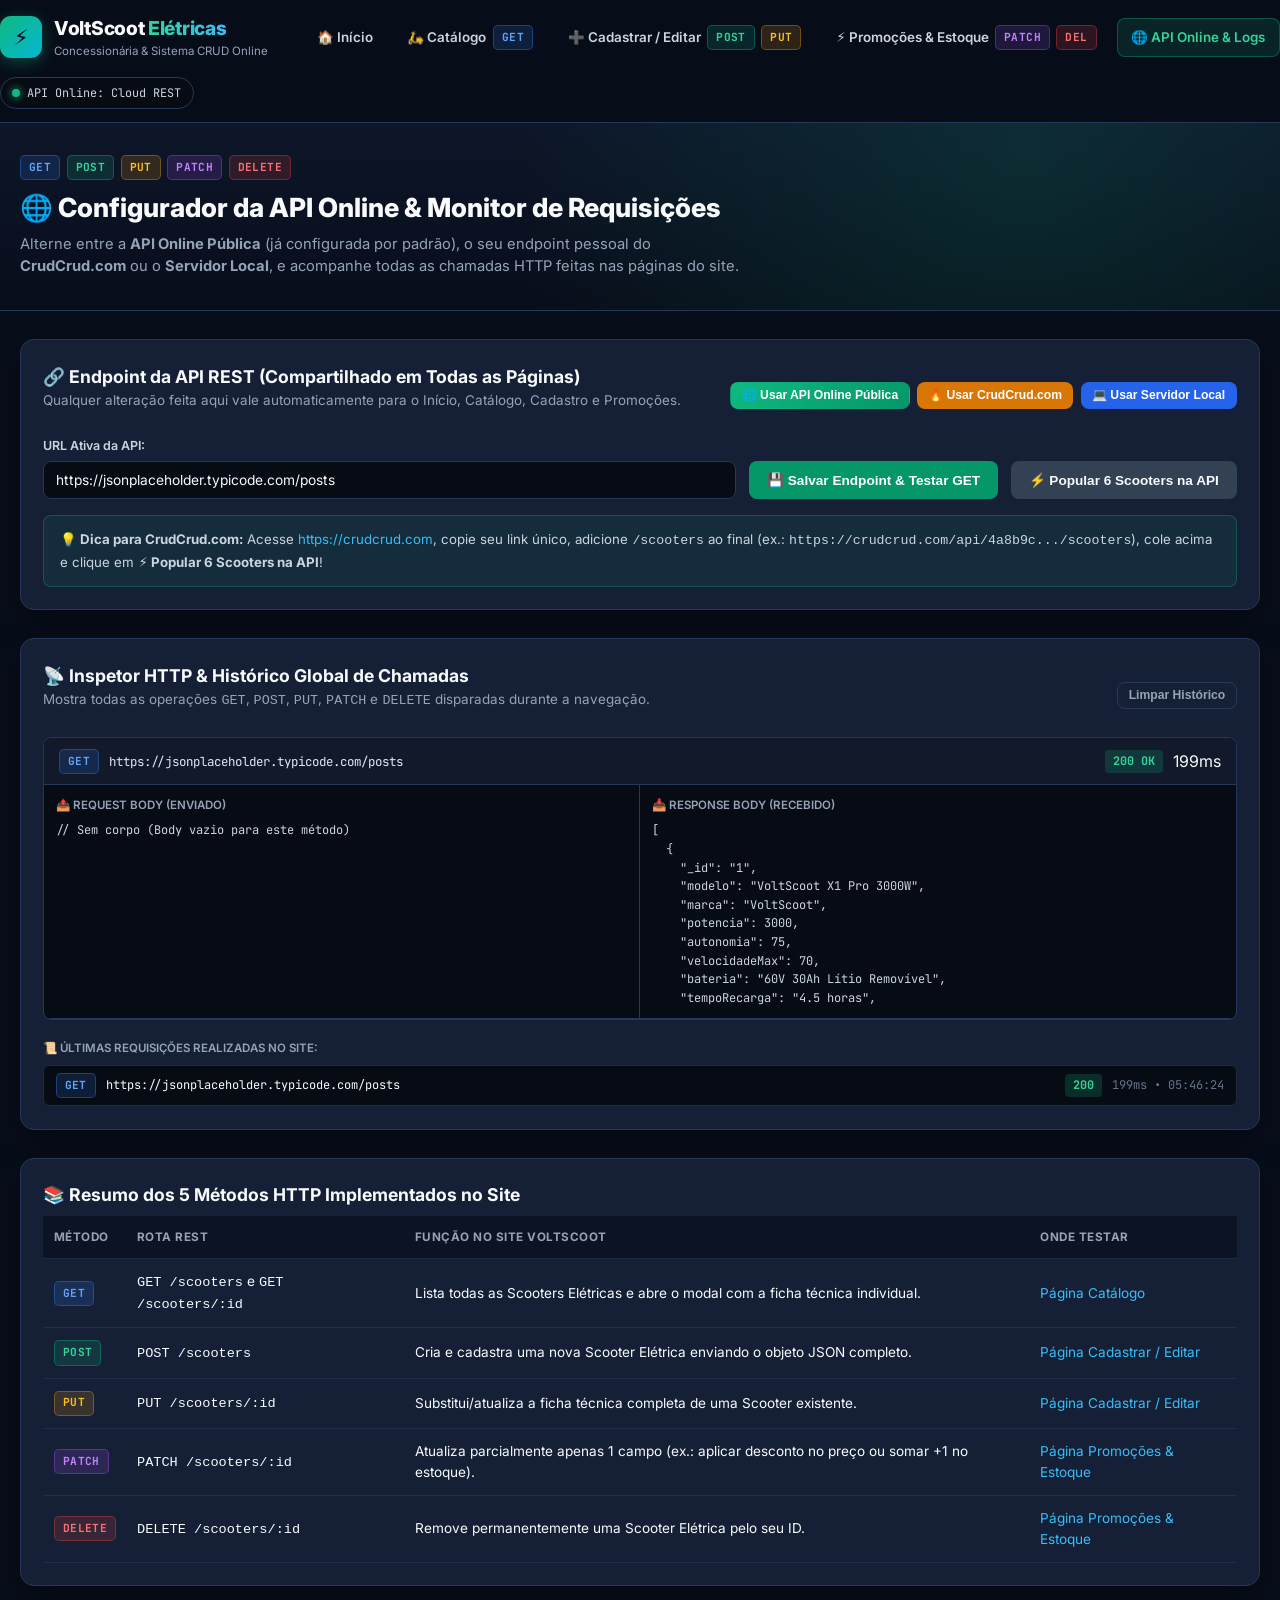
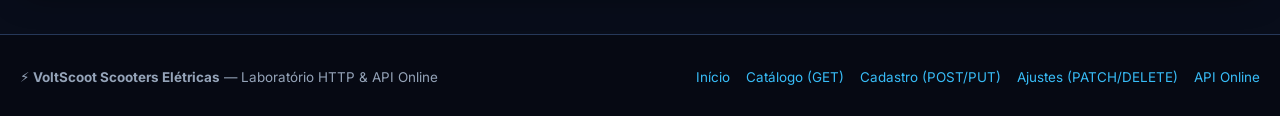
==== api-console.html @ 2cbb4048 "comitei" ====
<!DOCTYPE html>
<html lang="pt-BR">
<head>
  <meta charset="UTF-8" />
  <meta name="viewport" content="width=device-width, initial-scale=1.0" />
  <title>VoltScoot ⚡ API Online, CrudCrud.com & Logs HTTP</title>
  <link rel="stylesheet" href="style.css" />
  <link rel="preconnect" href="https://fonts.googleapis.com">
  <link rel="preconnect" href="https://fonts.gstatic.com" crossorigin>
  <link href="https://fonts.googleapis.com/css2?family=Inter:wght@400;500;600;700;800&family=JetBrains+Mono:wght@400;500;600;700&display=swap" rel="stylesheet">
</head>
<body>
  <!-- Barra de Navegação Multi-Páginas -->
  <header class="topbar">
    <div class="container topbar-inner">
      <a href="index.html" class="brand">
        <div class="brand-logo">⚡</div>
        <div>
          <span class="brand-title">VoltScoot <span class="brand-highlight">Elétricas</span></span>
          <span class="brand-sub">Concessionária & Sistema CRUD Online</span>
        </div>
      </a>

      <nav class="nav-menu">
        <a href="index.html" class="nav-link">🏠 Início</a>
        <a href="catalogo.html" class="nav-link">🛵 Catálogo <span class="badge badge-get">GET</span></a>
        <a href="cadastro.html" class="nav-link">➕ Cadastrar / Editar <span class="badge badge-post">POST</span> <span class="badge badge-put">PUT</span></a>
        <a href="manutencao-patch.html" class="nav-link">⚡ Promoções & Estoque <span class="badge badge-patch">PATCH</span> <span class="badge badge-delete">DEL</span></a>
        <a href="api-console.html" class="nav-link active">🌐 API Online & Logs</a>
      </nav>

      <div class="api-status-pill">
        <span class="status-dot"></span>
        <span id="apiTopStatusText">API Online: Cloud REST</span>
      </div>
    </div>
  </header>

  <!-- Cabeçalho da Página -->
  <section class="page-header">
    <div class="container page-header-inner">
      <div>
        <div style="display:flex; gap:0.4rem; flex-wrap:wrap;">
          <span class="badge badge-get">GET</span>
          <span class="badge badge-post">POST</span>
          <span class="badge badge-put">PUT</span>
          <span class="badge badge-patch">PATCH</span>
          <span class="badge badge-delete">DELETE</span>
        </div>
        <h1 class="page-title" style="margin-top:0.4rem;">🌐 Configurador da API Online & Monitor de Requisições</h1>
        <p class="page-desc">
          Alterne entre a <strong>API Online Pública</strong> (já configurada por padrão), o seu endpoint pessoal do <strong>CrudCrud.com</strong> ou o <strong>Servidor Local</strong>, e acompanhe todas as chamadas HTTP feitas nas páginas do site.
        </p>
      </div>
    </div>
  </section>

  <main class="container main-content">
    <!-- Configuração do Endpoint da API -->
    <section class="card">
      <div class="card-header">
        <div>
          <h2>🔗 Endpoint da API REST (Compartilhado em Todas as Páginas)</h2>
          <p class="card-subtitle">Qualquer alteração feita aqui vale automaticamente para o Início, Catálogo, Cadastro e Promoções.</p>
        </div>
        <div style="display:flex; gap:0.45rem; flex-wrap:wrap;">
          <button class="btn btn-primary btn-sm" onclick="escolherPresetAPI('online')">🌐 Usar API Online Pública</button>
          <button class="btn btn-put btn-sm" onclick="escolherPresetAPI('crudcrud')">🔥 Usar CrudCrud.com</button>
          <button class="btn btn-get btn-sm" onclick="escolherPresetAPI('local')">💻 Usar Servidor Local</button>
        </div>
      </div>

      <div style="display:flex; gap:0.8rem; align-items:flex-end; flex-wrap:wrap; margin-top:0.5rem;">
        <div class="input-group" style="flex:1; min-width:280px;">
          <label for="apiUrlInput">URL Ativa da API:</label>
          <input type="text" id="apiUrlInput" placeholder="https://crudcrud.com/api/SEU_TOKEN_AQUI/scooters" />
        </div>
        <button class="btn btn-post" onclick="salvarEndpointCustomizado()">
          💾 Salvar Endpoint & Testar GET
        </button>
        <button class="btn btn-secondary" onclick="restaurarFrotaPadrao()">
          ⚡ Popular 6 Scooters na API
        </button>
      </div>

      <div style="margin-top:1rem; padding:0.85rem 1rem; background:rgba(16,185,129,0.08); border:1px solid rgba(16,185,129,0.3); border-radius:8px; font-size:0.83rem; color:#cbd5e1;">
        <strong>💡 Dica para CrudCrud.com:</strong> Acesse <a href="https://crudcrud.com" target="_blank" rel="noopener">https://crudcrud.com</a>, copie seu link único, adicione <code>/scooters</code> ao final (ex.: <code>https://crudcrud.com/api/4a8b9c.../scooters</code>), cole acima e clique em <strong>⚡ Popular 6 Scooters na API</strong>!
      </div>
    </section>

    <!-- Inspetor da Última Requisição e Histórico Global -->
    <section class="card">
      <div class="card-header">
        <div>
          <h2>📡 Inspetor HTTP & Histórico Global de Chamadas</h2>
          <p class="card-subtitle">Mostra todas as operações <code>GET</code>, <code>POST</code>, <code>PUT</code>, <code>PATCH</code> e <code>DELETE</code> disparadas durante a navegação.</p>
        </div>
        <button class="btn btn-ghost btn-sm" onclick="limparHistoricoLogs()">Limpar Histórico</button>
      </div>

      <div class="http-inspector" style="margin-bottom:1.25rem;">
        <div class="http-meta">
          <span class="badge badge-get" id="logMethod">GET</span>
          <code class="http-url" id="logUrl">https://...</code>
          <span class="http-status status-ok" id="logStatus">200 OK</span>
          <span class="http-time" id="logTime">0ms</span>
        </div>
        <div class="http-panes">
          <div class="http-pane">
            <div class="pane-title">📤 Request Body (Enviado)</div>
            <pre id="logReqBody">// Sem body</pre>
          </div>
          <div class="http-pane">
            <div class="pane-title">📥 Response Body (Recebido)</div>
            <pre id="logResBody">// Aguardando...</pre>
          </div>
        </div>
      </div>

      <div class="pane-title">📜 Últimas Requisições Realizadas no Site:</div>
      <div id="httpHistoryList" style="display:flex; flex-direction:column; gap:0.4rem; max-height:260px; overflow-y:auto;"></div>
    </section>

    <!-- Resumo Explicativo dos 5 Métodos HTTP no Projeto -->
    <section class="card">
      <div class="card-header">
        <h2>📚 Resumo dos 5 Métodos HTTP Implementados no Site</h2>
      </div>
      <div class="table-responsive">
        <table class="crud-table">
          <thead>
            <tr>
              <th>Método</th>
              <th>Rota REST</th>
              <th>Função no Site VoltScoot</th>
              <th>Onde Testar</th>
            </tr>
          </thead>
          <tbody>
            <tr>
              <td><span class="badge badge-get">GET</span></td>
              <td><code>GET /scooters</code> e <code>GET /scooters/:id</code></td>
              <td>Lista todas as Scooters Elétricas e abre o modal com a ficha técnica individual.</td>
              <td><a href="catalogo.html">Página Catálogo</a></td>
            </tr>
            <tr>
              <td><span class="badge badge-post">POST</span></td>
              <td><code>POST /scooters</code></td>
              <td>Cria e cadastra uma nova Scooter Elétrica enviando o objeto JSON completo.</td>
              <td><a href="cadastro.html">Página Cadastrar / Editar</a></td>
            </tr>
            <tr>
              <td><span class="badge badge-put">PUT</span></td>
              <td><code>PUT /scooters/:id</code></td>
              <td>Substitui/atualiza a ficha técnica completa de uma Scooter existente.</td>
              <td><a href="cadastro.html">Página Cadastrar / Editar</a></td>
            </tr>
            <tr>
              <td><span class="badge badge-patch">PATCH</span></td>
              <td><code>PATCH /scooters/:id</code></td>
              <td>Atualiza parcialmente apenas 1 campo (ex.: aplicar desconto no preço ou somar +1 no estoque).</td>
              <td><a href="manutencao-patch.html">Página Promoções & Estoque</a></td>
            </tr>
            <tr>
              <td><span class="badge badge-delete">DELETE</span></td>
              <td><code>DELETE /scooters/:id</code></td>
              <td>Remove permanentemente uma Scooter Elétrica pelo seu ID.</td>
              <td><a href="manutencao-patch.html">Página Promoções & Estoque</a></td>
            </tr>
          </tbody>
        </table>
      </div>
    </section>
  </main>

  <!-- Rodapé -->
  <footer class="footer">
    <div class="container footer-inner">
      <div>⚡ <strong>VoltScoot Scooters Elétricas</strong> — Laboratório HTTP & API Online</div>
      <div style="display:flex; gap:1rem;">
        <a href="index.html">Início</a>
        <a href="catalogo.html">Catálogo (GET)</a>
        <a href="cadastro.html">Cadastro (POST/PUT)</a>
        <a href="manutencao-patch.html">Ajustes (PATCH/DELETE)</a>
        <a href="api-console.html">API Online</a>
      </div>
    </div>
  </footer>

  <script src="script.js"></script>
</body>
</html>
---- style.css ----
:root {
  --bg-body: #080d1a;
  --bg-surface: #0f172a;
  --bg-card: #152036;
  --bg-card-hover: #1b2945;
  --bg-input: #070b14;
  --border-color: #263859;
  --text-main: #f8fafc;
  --text-muted: #94a3b8;

  --primary: #10b981;
  --primary-hover: #059669;
  --accent: #06b6d4;

  /* Cores Oficiais dos Métodos HTTP */
  --get-color: #3b82f6;
  --get-bg: rgba(59, 130, 246, 0.16);
  --post-color: #10b981;
  --post-bg: rgba(16, 185, 129, 0.16);
  --put-color: #f59e0b;
  --put-bg: rgba(245, 158, 11, 0.16);
  --patch-color: #a855f7;
  --patch-bg: rgba(168, 85, 247, 0.16);
  --delete-color: #ef4444;
  --delete-bg: rgba(239, 68, 68, 0.16);

  --radius: 14px;
  --radius-sm: 8px;
  --shadow: 0 12px 32px -6px rgba(0, 0, 0, 0.5);
}

* {
  box-sizing: border-box;
  margin: 0;
  padding: 0;
}

body {
  font-family: 'Inter', system-ui, -apple-system, sans-serif;
  background-color: var(--bg-body);
  color: var(--text-main);
  line-height: 1.55;
  min-height: 100vh;
  display: flex;
  flex-direction: column;
}

a {
  color: #38bdf8;
  text-decoration: none;
}

.container {
  max-width: 1360px;
  margin: 0 auto;
  padding: 0 1.25rem;
  width: 100%;
}

/* ==========================================================================
   NAVEGAÇÃO MULTI-PÁGINAS (TOPBAR + MENU)
   ========================================================================== */
.topbar {
  background: rgba(8, 13, 26, 0.94);
  border-bottom: 1px solid var(--border-color);
  backdrop-filter: blur(12px);
  position: sticky;
  top: 0;
  z-index: 200;
}

.topbar-inner {
  display: flex;
  align-items: center;
  justify-content: space-between;
  padding: 0.85rem 0;
  gap: 1rem;
  flex-wrap: wrap;
}

.brand {
  display: flex;
  align-items: center;
  gap: 0.75rem;
  text-decoration: none !important;
  color: var(--text-main);
}

.brand-logo {
  background: linear-gradient(135deg, #10b981, #06b6d4);
  color: #04101c;
  font-size: 1.35rem;
  width: 42px;
  height: 42px;
  display: flex;
  align-items: center;
  justify-content: center;
  border-radius: 11px;
  font-weight: 800;
  box-shadow: 0 4px 16px rgba(16, 185, 129, 0.35);
}

.brand-title {
  font-size: 1.2rem;
  font-weight: 800;
  letter-spacing: -0.3px;
}

.brand-highlight {
  background: linear-gradient(90deg, #34d399, #38bdf8);
  -webkit-background-clip: text;
  -webkit-text-fill-color: transparent;
}

.brand-sub {
  display: block;
  font-size: 0.72rem;
  color: var(--text-muted);
}

.nav-menu {
  display: flex;
  align-items: center;
  gap: 0.35rem;
  flex-wrap: wrap;
}

.nav-link {
  display: inline-flex;
  align-items: center;
  gap: 0.4rem;
  padding: 0.5rem 0.85rem;
  border-radius: 8px;
  font-size: 0.84rem;
  font-weight: 600;
  color: #cbd5e1;
  text-decoration: none !important;
  transition: all 0.18s;
  border: 1px solid transparent;
}

.nav-link:hover {
  background: rgba(255, 255, 255, 0.05);
  color: #fff;
}

.nav-link.active {
  background: rgba(16, 185, 129, 0.14);
  color: #34d399;
  border-color: rgba(16, 185, 129, 0.35);
}

.api-status-pill {
  display: inline-flex;
  align-items: center;
  gap: 0.45rem;
  font-size: 0.74rem;
  font-family: 'JetBrains Mono', monospace;
  background: var(--bg-input);
  border: 1px solid var(--border-color);
  padding: 0.35rem 0.7rem;
  border-radius: 999px;
  color: #cbd5e1;
}

.status-dot {
  width: 8px;
  height: 8px;
  border-radius: 50%;
  background: #10b981;
  box-shadow: 0 0 8px #10b981;
}

/* ==========================================================================
   BADGES HTTP E BOTÕES GERAIS
   ========================================================================== */
.badge {
  font-family: 'JetBrains Mono', monospace;
  font-size: 0.7rem;
  font-weight: 700;
  padding: 0.18rem 0.5rem;
  border-radius: 5px;
  letter-spacing: 0.4px;
  display: inline-flex;
  align-items: center;
  justify-content: center;
  border: 1px solid transparent;
}

.badge-get { background: var(--get-bg); color: #60a5fa; border-color: rgba(59, 130, 246, 0.35); }
.badge-post { background: var(--post-bg); color: #34d399; border-color: rgba(16, 185, 129, 0.35); }
.badge-put { background: var(--put-bg); color: #fbbf24; border-color: rgba(245, 158, 11, 0.35); }
.badge-patch { background: var(--patch-bg); color: #c084fc; border-color: rgba(168, 85, 247, 0.35); }
.badge-delete { background: var(--delete-bg); color: #f87171; border-color: rgba(239, 68, 68, 0.35); }

.btn {
  display: inline-flex;
  align-items: center;
  justify-content: center;
  gap: 0.45rem;
  padding: 0.62rem 1.05rem;
  border-radius: var(--radius-sm);
  font-size: 0.85rem;
  font-weight: 600;
  border: 1px solid transparent;
  cursor: pointer;
  transition: all 0.18s ease;
  color: #fff;
  text-decoration: none !important;
}

.btn:hover {
  transform: translateY(-1px);
  filter: brightness(1.08);
}

.btn .badge {
  background: rgba(0, 0, 0, 0.28);
  color: #fff;
  border: none;
  padding: 0.1rem 0.38rem;
  font-size: 0.66rem;
}

.btn-primary { background: linear-gradient(135deg, #10b981, #059669); }
.btn-get { background: #2563eb; }
.btn-post { background: #059669; }
.btn-put { background: #d97706; }
.btn-patch { background: #9333ea; }
.btn-delete { background: #dc2626; }
.btn-secondary { background: #334155; color: #f8fafc; }
.btn-ghost { background: transparent; border-color: var(--border-color); color: var(--text-muted); }
.btn-ghost:hover { color: #fff; border-color: #64748b; }
.btn-sm { padding: 0.35rem 0.65rem; font-size: 0.76rem; }
.full-width { width: 100%; }

/* ==========================================================================
   ESTRUTURA DE PÁGINAS E CARDS
   ========================================================================== */
.page-header {
  background: radial-gradient(circle at 80% 20%, rgba(16, 185, 129, 0.14), transparent 50%),
              linear-gradient(180deg, #0d1629 0%, var(--bg-body) 100%);
  border-bottom: 1px solid var(--border-color);
  padding: 2rem 0;
  margin-bottom: 1.75rem;
}

.page-header-inner {
  display: flex;
  align-items: center;
  justify-content: space-between;
  gap: 1.5rem;
  flex-wrap: wrap;
}

.page-title {
  font-size: 1.65rem;
  font-weight: 800;
  margin-bottom: 0.3rem;
}

.page-desc {
  color: var(--text-muted);
  font-size: 0.92rem;
  max-width: 720px;
}

.main-content {
  flex: 1;
  display: flex;
  flex-direction: column;
  gap: 1.75rem;
  padding-bottom: 3rem;
}

.card {
  background: var(--bg-card);
  border: 1px solid var(--border-color);
  border-radius: var(--radius);
  padding: 1.4rem;
  box-shadow: var(--shadow);
}

.card-header {
  display: flex;
  align-items: center;
  justify-content: space-between;
  gap: 0.75rem;
  margin-bottom: 0.5rem;
  flex-wrap: wrap;
}

.card-header h2, .card-header h3 {
  font-size: 1.1rem;
  font-weight: 700;
}

.card-subtitle {
  font-size: 0.84rem;
  color: var(--text-muted);
  margin-bottom: 1.1rem;
}

/* ==========================================================================
   HOME PAGE (HERO, VANTAGENS, CALCULADORA DE ECONOMIA)
   ========================================================================== */
.hero-home {
  background: radial-gradient(circle at 75% 30%, rgba(16, 185, 129, 0.18), transparent 45%),
              radial-gradient(circle at 15% 80%, rgba(6, 182, 212, 0.15), transparent 50%),
              linear-gradient(180deg, #0d162a 0%, var(--bg-body) 100%);
  border-bottom: 1px solid var(--border-color);
  padding: 3rem 0;
  margin-bottom: 2rem;
}

.hero-home-grid {
  display: grid;
  grid-template-columns: 1.2fr 0.8fr;
  gap: 2.5rem;
  align-items: center;
}

@media (max-width: 960px) {
  .hero-home-grid { grid-template-columns: 1fr; }
}

.hero-tag {
  display: inline-block;
  font-size: 0.75rem;
  font-weight: 700;
  letter-spacing: 0.8px;
  color: #34d399;
  background: rgba(16, 185, 129, 0.12);
  border: 1px solid rgba(16, 185, 129, 0.35);
  padding: 0.28rem 0.75rem;
  border-radius: 999px;
  margin-bottom: 0.9rem;
}

.hero-home h1 {
  font-size: 2.4rem;
  font-weight: 800;
  line-height: 1.15;
  margin-bottom: 0.9rem;
}

.hero-home h1 span {
  background: linear-gradient(90deg, #34d399, #38bdf8);
  -webkit-background-clip: text;
  -webkit-text-fill-color: transparent;
}

.hero-home p {
  font-size: 1rem;
  color: var(--text-muted);
  margin-bottom: 1.5rem;
  max-width: 600px;
}

.hero-cta-group {
  display: flex;
  gap: 0.8rem;
  flex-wrap: wrap;
}

.hero-showcase-box {
  background: var(--bg-card);
  border: 1px solid rgba(16, 185, 129, 0.35);
  border-radius: 18px;
  padding: 1.25rem;
  box-shadow: 0 20px 45px rgba(0, 0, 0, 0.55);
}

.hero-stats-grid {
  display: grid;
  grid-template-columns: repeat(4, 1fr);
  gap: 1rem;
}

@media (max-width: 820px) {
  .hero-stats-grid { grid-template-columns: repeat(2, 1fr); }
}

.stat-card {
  background: var(--bg-card);
  border: 1px solid var(--border-color);
  padding: 1.1rem;
  border-radius: 12px;
  display: flex;
  flex-direction: column;
  gap: 0.25rem;
}

.stat-label {
  font-size: 0.75rem;
  color: var(--text-muted);
  text-transform: uppercase;
  font-weight: 600;
}

.stat-value {
  font-size: 1.5rem;
  font-weight: 800;
  color: #34d399;
  font-family: 'JetBrains Mono', monospace;
}

.features-grid {
  display: grid;
  grid-template-columns: repeat(auto-fit, minmax(240px, 1fr));
  gap: 1.15rem;
}

.feature-item {
  background: var(--bg-surface);
  border: 1px solid var(--border-color);
  border-radius: 12px;
  padding: 1.25rem;
}

.feature-icon {
  font-size: 1.65rem;
  margin-bottom: 0.5rem;
}

.feature-item h3 {
  font-size: 0.98rem;
  margin-bottom: 0.35rem;
}

.feature-item p {
  font-size: 0.83rem;
  color: var(--text-muted);
}

.calc-grid {
  display: grid;
  grid-template-columns: 1fr 1fr;
  gap: 1.5rem;
  align-items: center;
}

@media (max-width: 820px) {
  .calc-grid { grid-template-columns: 1fr; }
}

.calc-result-box {
  background: linear-gradient(135deg, rgba(16, 185, 129, 0.14), rgba(6, 182, 212, 0.12));
  border: 1px solid rgba(16, 185, 129, 0.4);
  border-radius: 12px;
  padding: 1.35rem;
  text-align: center;
}

.calc-big-value {
  font-size: 2rem;
  font-weight: 800;
  color: #34d399;
  font-family: 'JetBrains Mono', monospace;
  margin: 0.4rem 0;
}

/* ==========================================================================
   CARDS DE SCOOTERS ELÉTRICAS
   ========================================================================== */
.scooters-grid {
  display: grid;
  grid-template-columns: repeat(auto-fill, minmax(290px, 1fr));
  gap: 1.25rem;
}

.scooter-card {
  background: var(--bg-surface);
  border: 1px solid var(--border-color);
  border-radius: 14px;
  overflow: hidden;
  display: flex;
  flex-direction: column;
  transition: transform 0.2s, border-color 0.2s;
}

.scooter-card:hover {
  transform: translateY(-4px);
  border-color: rgba(16, 185, 129, 0.55);
}

.scooter-img-wrap {
  position: relative;
  height: 175px;
  background: #050811;
  overflow: hidden;
}

.scooter-img-wrap img {
  width: 100%;
  height: 100%;
  object-fit: cover;
}

.scooter-top-badges {
  position: absolute;
  top: 0.65rem;
  left: 0.65rem;
  right: 0.65rem;
  display: flex;
  justify-content: space-between;
  align-items: center;
}

.scooter-id-tag {
  font-family: 'JetBrains Mono', monospace;
  font-size: 0.72rem;
  background: rgba(8, 13, 26, 0.88);
  color: #38bdf8;
  padding: 0.2rem 0.55rem;
  border-radius: 6px;
  border: 1px solid rgba(56, 189, 248, 0.35);
}

.scooter-body {
  padding: 1.1rem;
  display: flex;
  flex-direction: column;
  gap: 0.7rem;
  flex: 1;
}

.scooter-brand {
  font-size: 0.72rem;
  text-transform: uppercase;
  letter-spacing: 0.6px;
  color: #34d399;
  font-weight: 700;
}

.scooter-title {
  font-size: 1.05rem;
  font-weight: 700;
  color: var(--text-main);
}

.scooter-specs {
  display: grid;
  grid-template-columns: repeat(3, 1fr);
  gap: 0.4rem;
  background: rgba(7, 11, 20, 0.7);
  padding: 0.6rem;
  border-radius: 8px;
  border: 1px solid rgba(38, 56, 89, 0.75);
}

.spec-item {
  display: flex;
  flex-direction: column;
  align-items: center;
  text-align: center;
}

.spec-label { font-size: 0.66rem; color: var(--text-muted); }
.spec-val { font-family: 'JetBrains Mono', monospace; font-size: 0.8rem; font-weight: 700; color: #e2e8f0; }

.scooter-price-row {
  display: flex;
  align-items: baseline;
  justify-content: space-between;
  margin-top: auto;
  padding-top: 0.35rem;
}

.scooter-price { font-size: 1.25rem; font-weight: 800; color: #34d399; }
.scooter-stock { font-size: 0.76rem; color: var(--text-muted); }

.scooter-actions {
  display: grid;
  grid-template-columns: repeat(4, 1fr);
  gap: 0.35rem;
  padding-top: 0.6rem;
  border-top: 1px solid rgba(38, 56, 89, 0.6);
}

.action-btn {
  font-family: 'JetBrains Mono', monospace;
  font-size: 0.7rem;
  font-weight: 700;
  padding: 0.32rem 0.45rem;
  border-radius: 6px;
  cursor: pointer;
  border: 1px solid transparent;
  transition: all 0.15s;
  text-align: center;
}

.action-btn:hover { transform: scale(1.04); }

/* ==========================================================================
   FORMULÁRIOS E FILTROS
   ========================================================================== */
.filter-bar {
  display: grid;
  grid-template-columns: 2fr 1fr 1fr 1fr auto;
  gap: 0.85rem;
  align-items: end;
}

@media (max-width: 960px) {
  .filter-bar { grid-template-columns: 1fr 1fr; }
}

.form-grid-layout {
  display: grid;
  grid-template-columns: 1.35fr 0.85fr;
  gap: 1.5rem;
  align-items: start;
}

@media (max-width: 960px) {
  .form-grid-layout { grid-template-columns: 1fr; }
}

.form-row { margin-bottom: 0.85rem; }
.form-row.two-cols { display: grid; grid-template-columns: 1fr 1fr; gap: 0.8rem; }
.form-row.three-cols { display: grid; grid-template-columns: 1fr 1fr 1fr; gap: 0.75rem; }

@media (max-width: 640px) {
  .form-row.two-cols, .form-row.three-cols { grid-template-columns: 1fr; }
}

.input-group {
  display: flex;
  flex-direction: column;
  gap: 0.32rem;
}

.input-group label {
  font-size: 0.78rem;
  font-weight: 600;
  color: #cbd5e1;
}

.input-group input,
.input-group select,
.input-group textarea {
  background: var(--bg-input);
  border: 1px solid var(--border-color);
  color: var(--text-main);
  padding: 0.62rem 0.75rem;
  border-radius: var(--radius-sm);
  font-size: 0.86rem;
  font-family: inherit;
  outline: none;
  transition: border-color 0.2s, box-shadow 0.2s;
}

.input-group input:focus,
.input-group select:focus,
.input-group textarea:focus {
  border-color: #10b981;
  box-shadow: 0 0 0 3px rgba(16, 185, 129, 0.2);
}

.readonly-input {
  color: var(--text-muted) !important;
  font-family: 'JetBrains Mono', monospace !important;
  cursor: not-allowed;
}

/* ==========================================================================
   TABELAS E STATUS PILLS
   ========================================================================== */
.table-responsive { overflow-x: auto; }

.crud-table {
  width: 100%;
  border-collapse: collapse;
  font-size: 0.85rem;
}

.crud-table th, .crud-table td {
  padding: 0.75rem 0.65rem;
  text-align: left;
  border-bottom: 1px solid rgba(38, 56, 89, 0.65);
}

.crud-table th {
  font-size: 0.73rem;
  text-transform: uppercase;
  letter-spacing: 0.5px;
  color: var(--text-muted);
  background: rgba(7, 11, 20, 0.6);
}

.status-pill {
  display: inline-block;
  padding: 0.16rem 0.58rem;
  border-radius: 999px;
  font-size: 0.7rem;
  font-weight: 700;
}

.status-Disponivel { background: rgba(16, 185, 129, 0.2); color: #34d399; }
.status-Promocao { background: rgba(245, 158, 11, 0.2); color: #fbbf24; }
.status-Lancamento { background: rgba(59, 130, 246, 0.2); color: #60a5fa; }
.status-Esgotada { background: rgba(239, 68, 68, 0.2); color: #f87171; }

.text-right { text-align: right !important; }

/* ==========================================================================
   MODAL DE FICHA TÉCNICA (GET /:ID)
   ========================================================================== */
.modal-overlay {
  position: fixed;
  inset: 0;
  background: rgba(5, 9, 18, 0.82);
  backdrop-filter: blur(6px);
  display: flex;
  align-items: center;
  justify-content: center;
  z-index: 1000;
  padding: 1rem;
}

.modal-overlay.hidden { display: none; }

.modal-box {
  background: var(--bg-card);
  border: 1px solid var(--border-color);
  border-radius: 16px;
  max-width: 720px;
  width: 100%;
  padding: 1.5rem;
  box-shadow: 0 25px 50px rgba(0, 0, 0, 0.65);
  max-height: 90vh;
  overflow-y: auto;
}

/* ==========================================================================
   CONSOLE HTTP E RODAPÉ
   ========================================================================== */
.http-inspector {
  background: var(--bg-input);
  border: 1px solid var(--border-color);
  border-radius: var(--radius-sm);
  overflow: hidden;
}

.http-meta {
  display: flex;
  align-items: center;
  gap: 0.65rem;
  padding: 0.65rem 0.9rem;
  background: rgba(19, 28, 46, 0.85);
  border-bottom: 1px solid var(--border-color);
  flex-wrap: wrap;
}

.http-url {
  font-family: 'JetBrains Mono', monospace;
  font-size: 0.78rem;
  color: #e2e8f0;
  flex: 1;
  word-break: break-all;
}

.http-status {
  font-family: 'JetBrains Mono', monospace;
  font-size: 0.74rem;
  font-weight: 700;
  padding: 0.15rem 0.5rem;
  border-radius: 4px;
}

.status-ok { background: rgba(16, 185, 129, 0.2); color: #34d399; }
.status-err { background: rgba(239, 68, 68, 0.2); color: #f87171; }

.http-panes {
  display: grid;
  grid-template-columns: 1fr 1fr;
  border-bottom: 1px solid var(--border-color);
}

@media (max-width: 720px) {
  .http-panes { grid-template-columns: 1fr; }
}

.http-pane {
  padding: 0.75rem;
  border-right: 1px solid var(--border-color);
}

.http-pane:last-child { border-right: none; }

.pane-title {
  font-size: 0.72rem;
  font-weight: 600;
  color: var(--text-muted);
  margin-bottom: 0.4rem;
  text-transform: uppercase;
}

.http-pane pre {
  font-family: 'JetBrains Mono', monospace;
  font-size: 0.75rem;
  color: #cbd5e1;
  max-height: 185px;
  overflow: auto;
  white-space: pre-wrap;
}

.footer {
  background: #060913;
  border-top: 1px solid var(--border-color);
  padding: 2rem 0;
  margin-top: auto;
  font-size: 0.84rem;
  color: var(--text-muted);
}

.footer-inner {
  display: flex;
  justify-content: space-between;
  align-items: center;
  flex-wrap: wrap;
  gap: 1rem;
}

.toast-container {
  position: fixed;
  bottom: 1.25rem;
  right: 1.25rem;
  display: flex;
  flex-direction: column;
  gap: 0.5rem;
  z-index: 9999;
}

.toast {
  background: #152036;
  border-left: 4px solid #10b981;
  color: #f8fafc;
  padding: 0.75rem 1rem;
  border-radius: 8px;
  box-shadow: 0 10px 25px rgba(0, 0, 0, 0.55);
  font-size: 0.84rem;
  animation: slideIn 0.2s ease-out;
}

@keyframes slideIn {
  from { opacity: 0; transform: translateY(10px); }
  to { opacity: 1; transform: translateY(0); }
}
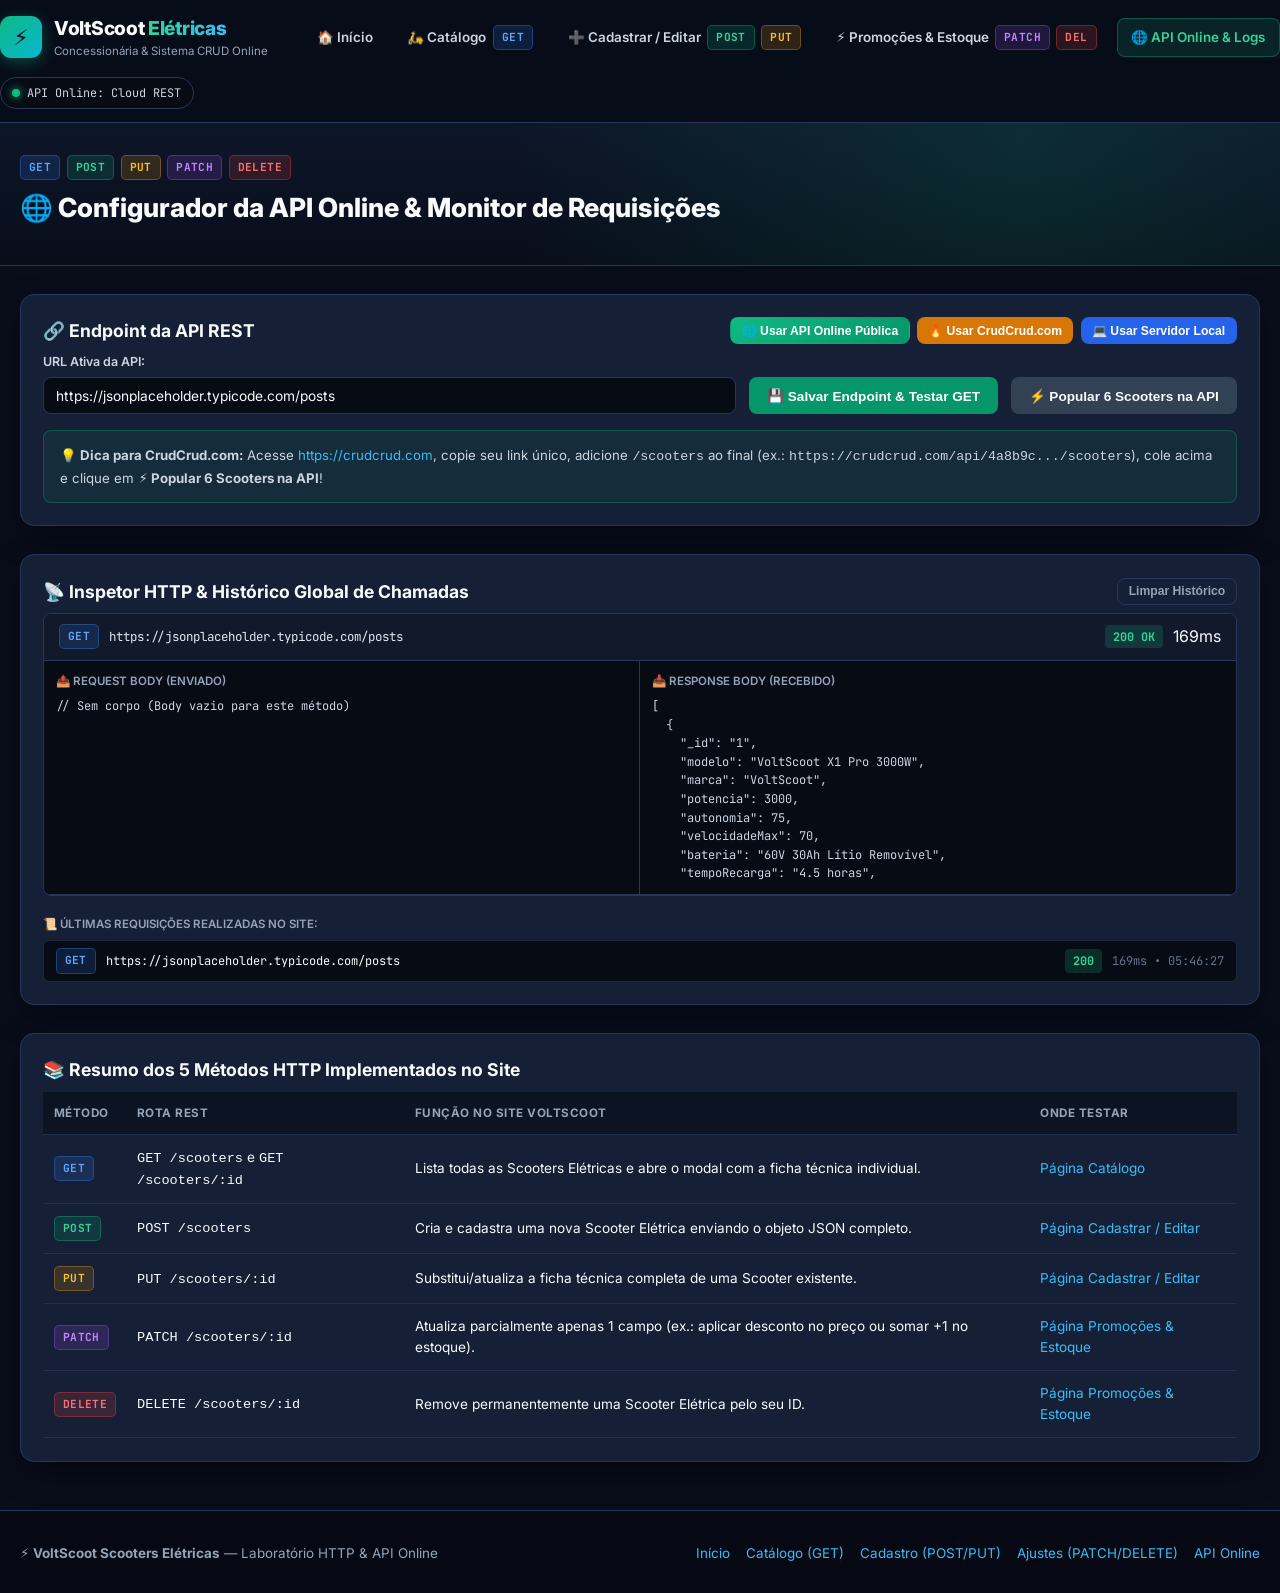
==== commit 9ef499f2: "comite" ====
--- a/api-console.html
+++ b/api-console.html
@@ -48,9 +48,6 @@
           <span class="badge badge-delete">DELETE</span>
         </div>
         <h1 class="page-title" style="margin-top:0.4rem;">🌐 Configurador da API Online & Monitor de Requisições</h1>
-        <p class="page-desc">
-          Alterne entre a <strong>API Online Pública</strong> (já configurada por padrão), o seu endpoint pessoal do <strong>CrudCrud.com</strong> ou o <strong>Servidor Local</strong>, e acompanhe todas as chamadas HTTP feitas nas páginas do site.
-        </p>
       </div>
     </div>
   </section>
@@ -60,8 +57,7 @@
     <section class="card">
       <div class="card-header">
         <div>
-          <h2>🔗 Endpoint da API REST (Compartilhado em Todas as Páginas)</h2>
-          <p class="card-subtitle">Qualquer alteração feita aqui vale automaticamente para o Início, Catálogo, Cadastro e Promoções.</p>
+          <h2>🔗 Endpoint da API REST</h2>
         </div>
         <div style="display:flex; gap:0.45rem; flex-wrap:wrap;">
           <button class="btn btn-primary btn-sm" onclick="escolherPresetAPI('online')">🌐 Usar API Online Pública</button>
@@ -93,7 +89,6 @@
       <div class="card-header">
         <div>
           <h2>📡 Inspetor HTTP & Histórico Global de Chamadas</h2>
-          <p class="card-subtitle">Mostra todas as operações <code>GET</code>, <code>POST</code>, <code>PUT</code>, <code>PATCH</code> e <code>DELETE</code> disparadas durante a navegação.</p>
         </div>
         <button class="btn btn-ghost btn-sm" onclick="limparHistoricoLogs()">Limpar Histórico</button>
       </div>
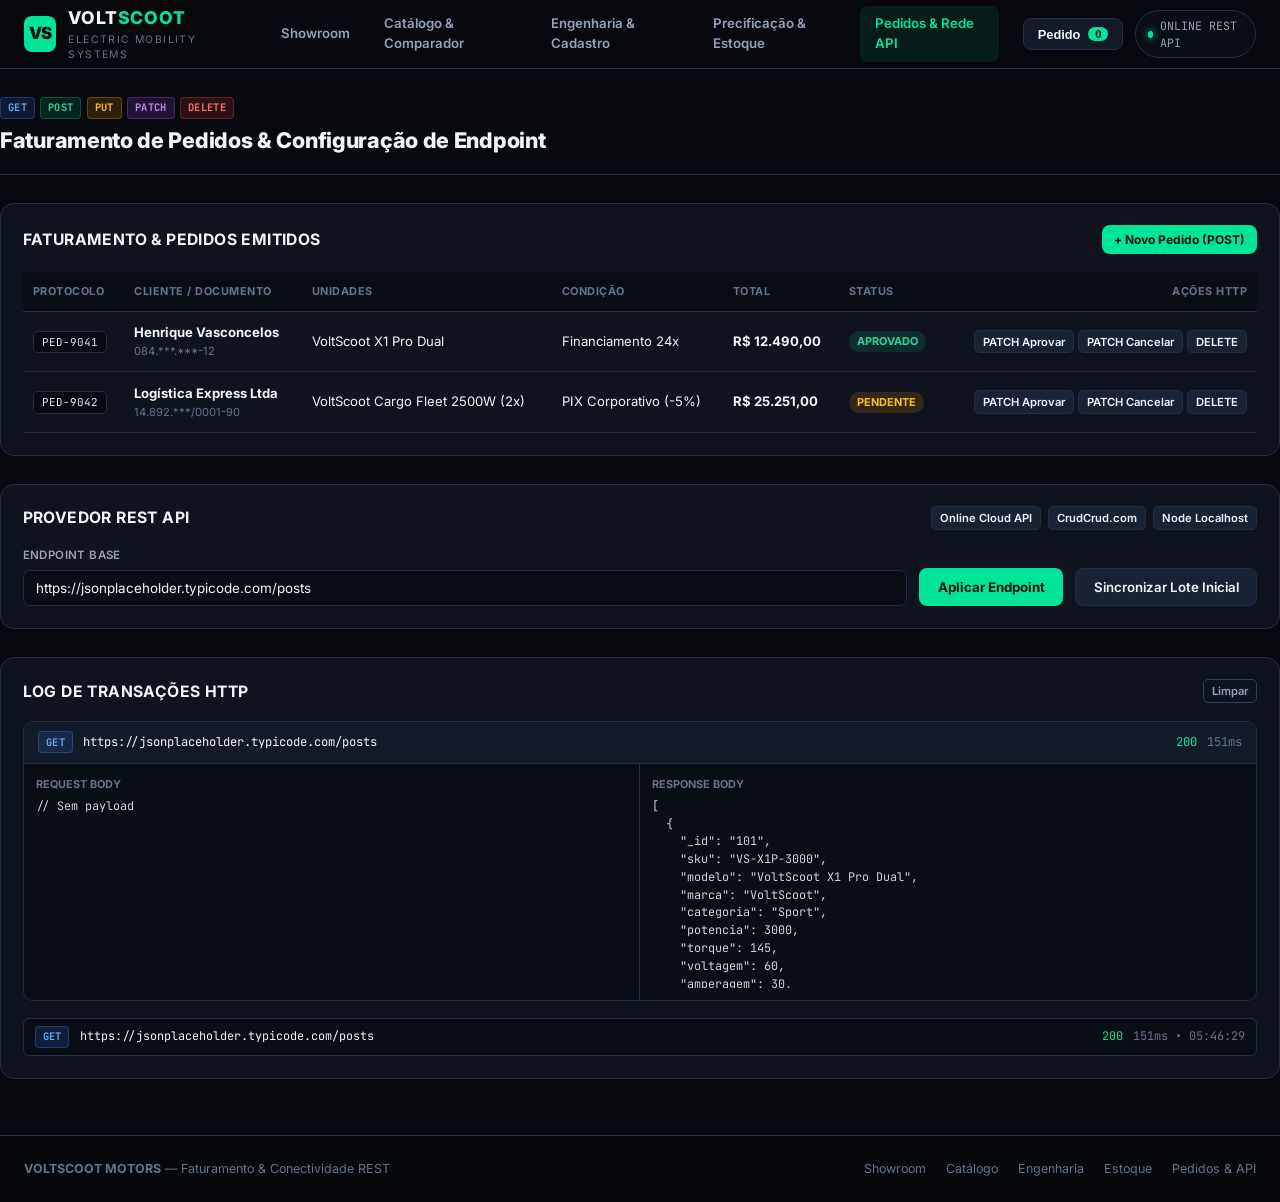
==== commit dbd3ca26: "comi1" ====
--- a/api-console.html
+++ b/api-console.html
@@ -3,181 +3,138 @@
 <head>
   <meta charset="UTF-8" />
   <meta name="viewport" content="width=device-width, initial-scale=1.0" />
-  <title>VoltScoot ⚡ API Online, CrudCrud.com & Logs HTTP</title>
+  <title>VOLTSCOOT MOTORS | Pedidos & Rede API Online</title>
   <link rel="stylesheet" href="style.css" />
   <link rel="preconnect" href="https://fonts.googleapis.com">
   <link rel="preconnect" href="https://fonts.gstatic.com" crossorigin>
-  <link href="https://fonts.googleapis.com/css2?family=Inter:wght@400;500;600;700;800&family=JetBrains+Mono:wght@400;500;600;700&display=swap" rel="stylesheet">
+  <link href="https://fonts.googleapis.com/css2?family=Inter:wght@400;500;600;700;800;900&family=JetBrains+Mono:wght@400;500;600;700&display=swap" rel="stylesheet">
 </head>
 <body>
-  <!-- Barra de Navegação Multi-Páginas -->
   <header class="topbar">
     <div class="container topbar-inner">
       <a href="index.html" class="brand">
-        <div class="brand-logo">⚡</div>
+        <div class="brand-mark">VS</div>
         <div>
-          <span class="brand-title">VoltScoot <span class="brand-highlight">Elétricas</span></span>
-          <span class="brand-sub">Concessionária & Sistema CRUD Online</span>
+          <div class="brand-name">VOLT<span>SCOOT</span></div>
+          <span class="brand-tag">Electric Mobility Systems</span>
         </div>
       </a>
 
       <nav class="nav-menu">
-        <a href="index.html" class="nav-link">🏠 Início</a>
-        <a href="catalogo.html" class="nav-link">🛵 Catálogo <span class="badge badge-get">GET</span></a>
-        <a href="cadastro.html" class="nav-link">➕ Cadastrar / Editar <span class="badge badge-post">POST</span> <span class="badge badge-put">PUT</span></a>
-        <a href="manutencao-patch.html" class="nav-link">⚡ Promoções & Estoque <span class="badge badge-patch">PATCH</span> <span class="badge badge-delete">DEL</span></a>
-        <a href="api-console.html" class="nav-link active">🌐 API Online & Logs</a>
+        <a href="index.html" class="nav-link">Showroom</a>
+        <a href="catalogo.html" class="nav-link">Catálogo & Comparador</a>
+        <a href="cadastro.html" class="nav-link">Engenharia & Cadastro</a>
+        <a href="manutencao-patch.html" class="nav-link">Precificação & Estoque</a>
+        <a href="api-console.html" class="nav-link active">Pedidos & Rede API</a>
       </nav>
 
-      <div class="api-status-pill">
-        <span class="status-dot"></span>
-        <span id="apiTopStatusText">API Online: Cloud REST</span>
+      <div class="topbar-right">
+        <button class="cart-trigger" onclick="abrirModalCarrinho()">
+          Pedido <span class="cart-count">0</span>
+        </button>
+        <div class="api-pill">
+          <span class="dot-online"></span>
+          <span id="apiTopStatusText">ONLINE REST API</span>
+        </div>
       </div>
     </div>
   </header>
 
-  <!-- Cabeçalho da Página -->
-  <section class="page-header">
-    <div class="container page-header-inner">
+  <main class="container main-wrap">
+    <div class="toolbar-top">
       <div>
-        <div style="display:flex; gap:0.4rem; flex-wrap:wrap;">
-          <span class="badge badge-get">GET</span>
-          <span class="badge badge-post">POST</span>
-          <span class="badge badge-put">PUT</span>
-          <span class="badge badge-patch">PATCH</span>
-          <span class="badge badge-delete">DELETE</span>
+        <div style="display:flex; gap:0.35rem;">
+          <span class="method-tag m-get">GET</span>
+          <span class="method-tag m-post">POST</span>
+          <span class="method-tag m-put">PUT</span>
+          <span class="method-tag m-patch">PATCH</span>
+          <span class="method-tag m-delete">DELETE</span>
         </div>
-        <h1 class="page-title" style="margin-top:0.4rem;">🌐 Configurador da API Online & Monitor de Requisições</h1>
+        <h1 class="toolbar-title" style="margin-top:0.3rem;">Faturamento de Pedidos & Configuração de Endpoint</h1>
       </div>
     </div>
-  </section>
 
-  <main class="container main-content">
-    <!-- Configuração do Endpoint da API -->
-    <section class="card">
-      <div class="card-header">
-        <div>
-          <h2>🔗 Endpoint da API REST</h2>
-        </div>
+    <section class="panel">
+      <div class="panel-head">
+        <span class="panel-title">Faturamento & Pedidos Emitidos</span>
+        <button class="btn btn-brand btn-sm" onclick="abrirModalCarrinho()">+ Novo Pedido (POST)</button>
+      </div>
+      <div class="table-wrap">
+        <table class="data-table">
+          <thead>
+            <tr>
+              <th>Protocolo</th>
+              <th>Cliente / Documento</th>
+              <th>Unidades</th>
+              <th>Condição</th>
+              <th>Total</th>
+              <th>Status</th>
+              <th style="text-align:right;">Ações HTTP</th>
+            </tr>
+          </thead>
+          <tbody id="tabelaPedidosBody"></tbody>
+        </table>
+      </div>
+    </section>
+
+    <section class="panel">
+      <div class="panel-head">
+        <span class="panel-title">Provedor REST API</span>
         <div style="display:flex; gap:0.45rem; flex-wrap:wrap;">
-          <button class="btn btn-primary btn-sm" onclick="escolherPresetAPI('online')">🌐 Usar API Online Pública</button>
-          <button class="btn btn-put btn-sm" onclick="escolherPresetAPI('crudcrud')">🔥 Usar CrudCrud.com</button>
-          <button class="btn btn-get btn-sm" onclick="escolherPresetAPI('local')">💻 Usar Servidor Local</button>
+          <button class="btn btn-dark btn-xs" onclick="escolherPresetAPI('online')">Online Cloud API</button>
+          <button class="btn btn-dark btn-xs" onclick="escolherPresetAPI('crudcrud')">CrudCrud.com</button>
+          <button class="btn btn-dark btn-xs" onclick="escolherPresetAPI('local')">Node Localhost</button>
         </div>
       </div>
 
-      <div style="display:flex; gap:0.8rem; align-items:flex-end; flex-wrap:wrap; margin-top:0.5rem;">
-        <div class="input-group" style="flex:1; min-width:280px;">
-          <label for="apiUrlInput">URL Ativa da API:</label>
-          <input type="text" id="apiUrlInput" placeholder="https://crudcrud.com/api/SEU_TOKEN_AQUI/scooters" />
+      <div style="display:flex; gap:0.75rem; align-items:flex-end; flex-wrap:wrap;">
+        <div class="field" style="flex:1; min-width:280px;">
+          <label for="apiUrlInput">Endpoint Base</label>
+          <input type="text" id="apiUrlInput" placeholder="https://crudcrud.com/api/TOKEN/scooters" />
         </div>
-        <button class="btn btn-post" onclick="salvarEndpointCustomizado()">
-          💾 Salvar Endpoint & Testar GET
-        </button>
-        <button class="btn btn-secondary" onclick="restaurarFrotaPadrao()">
-          ⚡ Popular 6 Scooters na API
-        </button>
-      </div>
-
-      <div style="margin-top:1rem; padding:0.85rem 1rem; background:rgba(16,185,129,0.08); border:1px solid rgba(16,185,129,0.3); border-radius:8px; font-size:0.83rem; color:#cbd5e1;">
-        <strong>💡 Dica para CrudCrud.com:</strong> Acesse <a href="https://crudcrud.com" target="_blank" rel="noopener">https://crudcrud.com</a>, copie seu link único, adicione <code>/scooters</code> ao final (ex.: <code>https://crudcrud.com/api/4a8b9c.../scooters</code>), cole acima e clique em <strong>⚡ Popular 6 Scooters na API</strong>!
+        <button class="btn btn-brand" onclick="salvarEndpointCustomizado()">Aplicar Endpoint</button>
+        <button class="btn btn-dark" onclick="restaurarFrotaPadrao()">Sincronizar Lote Inicial</button>
       </div>
     </section>
 
-    <!-- Inspetor da Última Requisição e Histórico Global -->
-    <section class="card">
-      <div class="card-header">
-        <div>
-          <h2>📡 Inspetor HTTP & Histórico Global de Chamadas</h2>
-        </div>
-        <button class="btn btn-ghost btn-sm" onclick="limparHistoricoLogs()">Limpar Histórico</button>
+    <section class="panel">
+      <div class="panel-head">
+        <span class="panel-title">Log de Transações HTTP</span>
+        <button class="btn btn-outline btn-xs" onclick="limparHistoricoLogs()">Limpar</button>
       </div>
 
-      <div class="http-inspector" style="margin-bottom:1.25rem;">
-        <div class="http-meta">
-          <span class="badge badge-get" id="logMethod">GET</span>
-          <code class="http-url" id="logUrl">https://...</code>
-          <span class="http-status status-ok" id="logStatus">200 OK</span>
-          <span class="http-time" id="logTime">0ms</span>
+      <div class="net-box" style="margin-bottom:1.1rem;">
+        <div class="net-bar">
+          <span class="method-tag m-get" id="logMethod">GET</span>
+          <span id="logUrl" style="flex:1; word-break:break-all;">https://...</span>
+          <span id="logStatus" style="color:var(--brand);">200</span>
+          <span id="logTime" style="color:var(--text-muted);">0ms</span>
         </div>
-        <div class="http-panes">
-          <div class="http-pane">
-            <div class="pane-title">📤 Request Body (Enviado)</div>
-            <pre id="logReqBody">// Sem body</pre>
+        <div class="net-cols">
+          <div class="net-pane">
+            <div class="net-pane-head">Request Body</div>
+            <pre id="logReqBody"></pre>
           </div>
-          <div class="http-pane">
-            <div class="pane-title">📥 Response Body (Recebido)</div>
-            <pre id="logResBody">// Aguardando...</pre>
+          <div class="net-pane">
+            <div class="net-pane-head">Response Body</div>
+            <pre id="logResBody"></pre>
           </div>
         </div>
       </div>
 
-      <div class="pane-title">📜 Últimas Requisições Realizadas no Site:</div>
-      <div id="httpHistoryList" style="display:flex; flex-direction:column; gap:0.4rem; max-height:260px; overflow-y:auto;"></div>
-    </section>
-
-    <!-- Resumo Explicativo dos 5 Métodos HTTP no Projeto -->
-    <section class="card">
-      <div class="card-header">
-        <h2>📚 Resumo dos 5 Métodos HTTP Implementados no Site</h2>
-      </div>
-      <div class="table-responsive">
-        <table class="crud-table">
-          <thead>
-            <tr>
-              <th>Método</th>
-              <th>Rota REST</th>
-              <th>Função no Site VoltScoot</th>
-              <th>Onde Testar</th>
-            </tr>
-          </thead>
-          <tbody>
-            <tr>
-              <td><span class="badge badge-get">GET</span></td>
-              <td><code>GET /scooters</code> e <code>GET /scooters/:id</code></td>
-              <td>Lista todas as Scooters Elétricas e abre o modal com a ficha técnica individual.</td>
-              <td><a href="catalogo.html">Página Catálogo</a></td>
-            </tr>
-            <tr>
-              <td><span class="badge badge-post">POST</span></td>
-              <td><code>POST /scooters</code></td>
-              <td>Cria e cadastra uma nova Scooter Elétrica enviando o objeto JSON completo.</td>
-              <td><a href="cadastro.html">Página Cadastrar / Editar</a></td>
-            </tr>
-            <tr>
-              <td><span class="badge badge-put">PUT</span></td>
-              <td><code>PUT /scooters/:id</code></td>
-              <td>Substitui/atualiza a ficha técnica completa de uma Scooter existente.</td>
-              <td><a href="cadastro.html">Página Cadastrar / Editar</a></td>
-            </tr>
-            <tr>
-              <td><span class="badge badge-patch">PATCH</span></td>
-              <td><code>PATCH /scooters/:id</code></td>
-              <td>Atualiza parcialmente apenas 1 campo (ex.: aplicar desconto no preço ou somar +1 no estoque).</td>
-              <td><a href="manutencao-patch.html">Página Promoções & Estoque</a></td>
-            </tr>
-            <tr>
-              <td><span class="badge badge-delete">DELETE</span></td>
-              <td><code>DELETE /scooters/:id</code></td>
-              <td>Remove permanentemente uma Scooter Elétrica pelo seu ID.</td>
-              <td><a href="manutencao-patch.html">Página Promoções & Estoque</a></td>
-            </tr>
-          </tbody>
-        </table>
-      </div>
+      <div id="httpHistoryList" style="display:flex; flex-direction:column; gap:0.35rem; max-height:260px; overflow-y:auto;"></div>
     </section>
   </main>
 
-  <!-- Rodapé -->
   <footer class="footer">
     <div class="container footer-inner">
-      <div>⚡ <strong>VoltScoot Scooters Elétricas</strong> — Laboratório HTTP & API Online</div>
-      <div style="display:flex; gap:1rem;">
-        <a href="index.html">Início</a>
-        <a href="catalogo.html">Catálogo (GET)</a>
-        <a href="cadastro.html">Cadastro (POST/PUT)</a>
-        <a href="manutencao-patch.html">Ajustes (PATCH/DELETE)</a>
-        <a href="api-console.html">API Online</a>
+      <div><strong>VOLTSCOOT MOTORS</strong> — Faturamento & Conectividade REST</div>
+      <div style="display:flex; gap:1.25rem;">
+        <a href="index.html">Showroom</a>
+        <a href="catalogo.html">Catálogo</a>
+        <a href="cadastro.html">Engenharia</a>
+        <a href="manutencao-patch.html">Estoque</a>
+        <a href="api-console.html">Pedidos & API</a>
       </div>
     </div>
   </footer>
--- a/style.css
+++ b/style.css
@@ -1,32 +1,28 @@
 :root {
-  --bg-body: #080d1a;
-  --bg-surface: #0f172a;
-  --bg-card: #152036;
-  --bg-card-hover: #1b2945;
-  --bg-input: #070b14;
-  --border-color: #263859;
-  --text-main: #f8fafc;
-  --text-muted: #94a3b8;
-
-  --primary: #10b981;
-  --primary-hover: #059669;
-  --accent: #06b6d4;
-
-  /* Cores Oficiais dos Métodos HTTP */
-  --get-color: #3b82f6;
-  --get-bg: rgba(59, 130, 246, 0.16);
-  --post-color: #10b981;
-  --post-bg: rgba(16, 185, 129, 0.16);
-  --put-color: #f59e0b;
-  --put-bg: rgba(245, 158, 11, 0.16);
-  --patch-color: #a855f7;
-  --patch-bg: rgba(168, 85, 247, 0.16);
-  --delete-color: #ef4444;
-  --delete-bg: rgba(239, 68, 68, 0.16);
-
-  --radius: 14px;
-  --radius-sm: 8px;
-  --shadow: 0 12px 32px -6px rgba(0, 0, 0, 0.5);
+  --bg-main: #07090e;
+  --bg-panel: #0e131d;
+  --bg-card: #131a27;
+  --bg-elevated: #192233;
+  --bg-input: #090d14;
+  --border: #222e44;
+  --border-light: #2e3e5c;
+
+  --text-primary: #f1f5f9;
+  --text-secondary: #94a3b8;
+  --text-muted: #64748b;
+
+  --brand: #00e599;
+  --brand-dark: #00b377;
+  --accent: #0ea5e9;
+
+  --get: #3b82f6;
+  --post: #10b981;
+  --put: #f59e0b;
+  --patch: #a855f7;
+  --del: #ef4444;
+
+  --radius: 10px;
+  --radius-lg: 14px;
 }
 
 * {
@@ -36,468 +32,418 @@
 }
 
 body {
-  font-family: 'Inter', system-ui, -apple-system, sans-serif;
-  background-color: var(--bg-body);
-  color: var(--text-main);
-  line-height: 1.55;
+  font-family: 'Inter', -apple-system, BlinkMacSystemFont, sans-serif;
+  background-color: var(--bg-main);
+  color: var(--text-primary);
+  line-height: 1.5;
   min-height: 100vh;
   display: flex;
   flex-direction: column;
+  -webkit-font-smoothing: antialiased;
 }
 
 a {
-  color: #38bdf8;
+  color: inherit;
   text-decoration: none;
 }
 
 .container {
-  max-width: 1360px;
+  max-width: 1420px;
   margin: 0 auto;
-  padding: 0 1.25rem;
+  padding: 0 1.5rem;
   width: 100%;
 }
 
 /* ==========================================================================
-   NAVEGAÇÃO MULTI-PÁGINAS (TOPBAR + MENU)
+   HEADER & NAVEGAÇÃO CORPORATIVA
    ========================================================================== */
 .topbar {
-  background: rgba(8, 13, 26, 0.94);
-  border-bottom: 1px solid var(--border-color);
-  backdrop-filter: blur(12px);
+  background: rgba(7, 9, 14, 0.92);
+  border-bottom: 1px solid var(--border);
+  backdrop-filter: blur(14px);
   position: sticky;
   top: 0;
-  z-index: 200;
+  z-index: 300;
 }
 
 .topbar-inner {
   display: flex;
   align-items: center;
   justify-content: space-between;
-  padding: 0.85rem 0;
-  gap: 1rem;
-  flex-wrap: wrap;
+  height: 68px;
+  gap: 1.5rem;
 }
 
 .brand {
   display: flex;
   align-items: center;
   gap: 0.75rem;
-  text-decoration: none !important;
-  color: var(--text-main);
-}
-
-.brand-logo {
-  background: linear-gradient(135deg, #10b981, #06b6d4);
-  color: #04101c;
-  font-size: 1.35rem;
-  width: 42px;
-  height: 42px;
+}
+
+.brand-mark {
+  width: 36px;
+  height: 36px;
+  background: var(--brand);
+  color: #04120c;
+  font-weight: 900;
+  font-size: 1.05rem;
+  border-radius: 8px;
   display: flex;
   align-items: center;
   justify-content: center;
-  border-radius: 11px;
+  letter-spacing: -1px;
+}
+
+.brand-name {
+  font-size: 1.1rem;
   font-weight: 800;
-  box-shadow: 0 4px 16px rgba(16, 185, 129, 0.35);
-}
-
-.brand-title {
-  font-size: 1.2rem;
+  letter-spacing: 0.8px;
+  text-transform: uppercase;
+}
+
+.brand-name span {
+  color: var(--brand);
+}
+
+.brand-tag {
+  display: block;
+  font-size: 0.65rem;
+  color: var(--text-muted);
+  letter-spacing: 1.4px;
+  text-transform: uppercase;
+}
+
+.nav-menu {
+  display: flex;
+  align-items: center;
+  gap: 0.25rem;
+}
+
+.nav-link {
+  padding: 0.5rem 0.95rem;
+  border-radius: 7px;
+  font-size: 0.83rem;
+  font-weight: 600;
+  color: var(--text-secondary);
+  transition: all 0.15s;
+  display: inline-flex;
+  align-items: center;
+  gap: 0.45rem;
+}
+
+.nav-link:hover {
+  color: var(--text-primary);
+  background: rgba(255, 255, 255, 0.04);
+}
+
+.nav-link.active {
+  color: var(--brand);
+  background: rgba(0, 229, 153, 0.09);
+}
+
+.topbar-right {
+  display: flex;
+  align-items: center;
+  gap: 0.75rem;
+}
+
+.cart-trigger {
+  background: var(--bg-card);
+  border: 1px solid var(--border);
+  color: var(--text-primary);
+  padding: 0.45rem 0.85rem;
+  border-radius: 8px;
+  font-size: 0.8rem;
+  font-weight: 600;
+  cursor: pointer;
+  display: inline-flex;
+  align-items: center;
+  gap: 0.5rem;
+}
+
+.cart-count {
+  background: var(--brand);
+  color: #04120c;
   font-weight: 800;
-  letter-spacing: -0.3px;
-}
-
-.brand-highlight {
-  background: linear-gradient(90deg, #34d399, #38bdf8);
-  -webkit-background-clip: text;
-  -webkit-text-fill-color: transparent;
-}
-
-.brand-sub {
-  display: block;
+  font-size: 0.7rem;
+  padding: 0.08rem 0.42rem;
+  border-radius: 99px;
+}
+
+.api-pill {
+  display: inline-flex;
+  align-items: center;
+  gap: 0.45rem;
+  font-family: 'JetBrains Mono', monospace;
   font-size: 0.72rem;
-  color: var(--text-muted);
-}
-
-.nav-menu {
-  display: flex;
-  align-items: center;
-  gap: 0.35rem;
-  flex-wrap: wrap;
-}
-
-.nav-link {
-  display: inline-flex;
-  align-items: center;
-  gap: 0.4rem;
-  padding: 0.5rem 0.85rem;
-  border-radius: 8px;
-  font-size: 0.84rem;
-  font-weight: 600;
-  color: #cbd5e1;
-  text-decoration: none !important;
-  transition: all 0.18s;
-  border: 1px solid transparent;
-}
-
-.nav-link:hover {
-  background: rgba(255, 255, 255, 0.05);
-  color: #fff;
-}
-
-.nav-link.active {
-  background: rgba(16, 185, 129, 0.14);
-  color: #34d399;
-  border-color: rgba(16, 185, 129, 0.35);
-}
-
-.api-status-pill {
-  display: inline-flex;
-  align-items: center;
-  gap: 0.45rem;
-  font-size: 0.74rem;
+  background: var(--bg-input);
+  border: 1px solid var(--border);
+  padding: 0.38rem 0.75rem;
+  border-radius: 99px;
+  color: var(--text-secondary);
+}
+
+.dot-online {
+  width: 7px;
+  height: 7px;
+  border-radius: 50%;
+  background: var(--brand);
+  box-shadow: 0 0 8px var(--brand);
+}
+
+/* ==========================================================================
+   BADGES & BOTÕES
+   ========================================================================== */
+.method-tag {
   font-family: 'JetBrains Mono', monospace;
-  background: var(--bg-input);
-  border: 1px solid var(--border-color);
-  padding: 0.35rem 0.7rem;
-  border-radius: 999px;
-  color: #cbd5e1;
-}
-
-.status-dot {
-  width: 8px;
-  height: 8px;
-  border-radius: 50%;
-  background: #10b981;
-  box-shadow: 0 0 8px #10b981;
-}
-
-/* ==========================================================================
-   BADGES HTTP E BOTÕES GERAIS
-   ========================================================================== */
-.badge {
-  font-family: 'JetBrains Mono', monospace;
-  font-size: 0.7rem;
+  font-size: 0.65rem;
   font-weight: 700;
-  padding: 0.18rem 0.5rem;
-  border-radius: 5px;
+  padding: 0.14rem 0.42rem;
+  border-radius: 4px;
   letter-spacing: 0.4px;
-  display: inline-flex;
-  align-items: center;
-  justify-content: center;
-  border: 1px solid transparent;
-}
-
-.badge-get { background: var(--get-bg); color: #60a5fa; border-color: rgba(59, 130, 246, 0.35); }
-.badge-post { background: var(--post-bg); color: #34d399; border-color: rgba(16, 185, 129, 0.35); }
-.badge-put { background: var(--put-bg); color: #fbbf24; border-color: rgba(245, 158, 11, 0.35); }
-.badge-patch { background: var(--patch-bg); color: #c084fc; border-color: rgba(168, 85, 247, 0.35); }
-.badge-delete { background: var(--delete-bg); color: #f87171; border-color: rgba(239, 68, 68, 0.35); }
+  text-transform: uppercase;
+}
+
+.m-get { background: rgba(59, 130, 246, 0.15); color: #60a5fa; border: 1px solid rgba(59, 130, 246, 0.3); }
+.m-post { background: rgba(16, 185, 129, 0.15); color: #34d399; border: 1px solid rgba(16, 185, 129, 0.3); }
+.m-put { background: rgba(245, 158, 11, 0.15); color: #fbbf24; border: 1px solid rgba(245, 158, 11, 0.3); }
+.m-patch { background: rgba(168, 85, 247, 0.15); color: #c084fc; border: 1px solid rgba(168, 85, 247, 0.3); }
+.m-delete { background: rgba(239, 68, 68, 0.15); color: #f87171; border: 1px solid rgba(239, 68, 68, 0.3); }
 
 .btn {
   display: inline-flex;
   align-items: center;
   justify-content: center;
-  gap: 0.45rem;
-  padding: 0.62rem 1.05rem;
-  border-radius: var(--radius-sm);
-  font-size: 0.85rem;
+  gap: 0.5rem;
+  padding: 0.62rem 1.1rem;
+  border-radius: 8px;
+  font-size: 0.83rem;
   font-weight: 600;
   border: 1px solid transparent;
   cursor: pointer;
-  transition: all 0.18s ease;
+  transition: all 0.16s ease;
   color: #fff;
-  text-decoration: none !important;
-}
-
-.btn:hover {
-  transform: translateY(-1px);
-  filter: brightness(1.08);
-}
-
-.btn .badge {
-  background: rgba(0, 0, 0, 0.28);
-  color: #fff;
-  border: none;
-  padding: 0.1rem 0.38rem;
-  font-size: 0.66rem;
-}
-
-.btn-primary { background: linear-gradient(135deg, #10b981, #059669); }
+  font-family: inherit;
+}
+
+.btn:hover { filter: brightness(1.08); transform: translateY(-1px); }
+.btn:active { transform: translateY(0); }
+
+.btn-brand { background: var(--brand); color: #04120c; font-weight: 700; }
 .btn-get { background: #2563eb; }
 .btn-post { background: #059669; }
 .btn-put { background: #d97706; }
-.btn-patch { background: #9333ea; }
+.btn-patch { background: #7c3aed; }
 .btn-delete { background: #dc2626; }
-.btn-secondary { background: #334155; color: #f8fafc; }
-.btn-ghost { background: transparent; border-color: var(--border-color); color: var(--text-muted); }
-.btn-ghost:hover { color: #fff; border-color: #64748b; }
-.btn-sm { padding: 0.35rem 0.65rem; font-size: 0.76rem; }
-.full-width { width: 100%; }
+.btn-dark { background: var(--bg-elevated); border-color: var(--border); color: var(--text-primary); }
+.btn-outline { background: transparent; border-color: var(--border-light); color: var(--text-secondary); }
+.btn-outline:hover { color: var(--text-primary); border-color: var(--text-secondary); }
+.btn-sm { padding: 0.36rem 0.7rem; font-size: 0.75rem; }
+.btn-xs { padding: 0.24rem 0.5rem; font-size: 0.7rem; border-radius: 5px; }
 
 /* ==========================================================================
-   ESTRUTURA DE PÁGINAS E CARDS
+   LAYOUT GERAL, SEÇÕES E KPIs
    ========================================================================== */
-.page-header {
-  background: radial-gradient(circle at 80% 20%, rgba(16, 185, 129, 0.14), transparent 50%),
-              linear-gradient(180deg, #0d1629 0%, var(--bg-body) 100%);
-  border-bottom: 1px solid var(--border-color);
-  padding: 2rem 0;
-  margin-bottom: 1.75rem;
-}
-
-.page-header-inner {
-  display: flex;
-  align-items: center;
-  justify-content: space-between;
-  gap: 1.5rem;
-  flex-wrap: wrap;
-}
-
-.page-title {
-  font-size: 1.65rem;
-  font-weight: 800;
-  margin-bottom: 0.3rem;
-}
-
-.page-desc {
-  color: var(--text-muted);
-  font-size: 0.92rem;
-  max-width: 720px;
-}
-
-.main-content {
+.main-wrap {
   flex: 1;
+  padding: 1.75rem 0 3.5rem;
   display: flex;
   flex-direction: column;
   gap: 1.75rem;
-  padding-bottom: 3rem;
-}
-
-.card {
-  background: var(--bg-card);
-  border: 1px solid var(--border-color);
+}
+
+.toolbar-top {
+  display: flex;
+  align-items: center;
+  justify-content: space-between;
+  gap: 1rem;
+  flex-wrap: wrap;
+  padding-bottom: 1.1rem;
+  border-bottom: 1px solid var(--border);
+}
+
+.toolbar-title {
+  font-size: 1.35rem;
+  font-weight: 800;
+  letter-spacing: -0.3px;
+}
+
+.kpi-row {
+  display: grid;
+  grid-template-columns: repeat(auto-fit, minmax(210px, 1fr));
+  gap: 1rem;
+}
+
+.kpi-box {
+  background: var(--bg-panel);
+  border: 1px solid var(--border);
   border-radius: var(--radius);
-  padding: 1.4rem;
-  box-shadow: var(--shadow);
-}
-
-.card-header {
+  padding: 1.1rem 1.25rem;
+}
+
+.kpi-label {
+  font-size: 0.72rem;
+  text-transform: uppercase;
+  letter-spacing: 0.6px;
+  color: var(--text-muted);
+  font-weight: 600;
+}
+
+.kpi-val {
+  font-size: 1.55rem;
+  font-weight: 800;
+  font-family: 'JetBrains Mono', monospace;
+  margin-top: 0.25rem;
+  color: var(--text-primary);
+}
+
+.kpi-sub {
+  font-size: 0.74rem;
+  color: var(--brand);
+  margin-top: 0.2rem;
+}
+
+.panel {
+  background: var(--bg-panel);
+  border: 1px solid var(--border);
+  border-radius: var(--radius-lg);
+  padding: 1.35rem;
+}
+
+.panel-head {
   display: flex;
   align-items: center;
   justify-content: space-between;
-  gap: 0.75rem;
-  margin-bottom: 0.5rem;
+  gap: 1rem;
+  margin-bottom: 1.1rem;
   flex-wrap: wrap;
 }
 
-.card-header h2, .card-header h3 {
-  font-size: 1.1rem;
+.panel-title {
+  font-size: 0.98rem;
   font-weight: 700;
-}
-
-.card-subtitle {
-  font-size: 0.84rem;
-  color: var(--text-muted);
-  margin-bottom: 1.1rem;
+  text-transform: uppercase;
+  letter-spacing: 0.4px;
+  color: var(--text-primary);
 }
 
 /* ==========================================================================
-   HOME PAGE (HERO, VANTAGENS, CALCULADORA DE ECONOMIA)
+   HERO SHOWROOM CONFIGURADOR (HOME)
    ========================================================================== */
-.hero-home {
-  background: radial-gradient(circle at 75% 30%, rgba(16, 185, 129, 0.18), transparent 45%),
-              radial-gradient(circle at 15% 80%, rgba(6, 182, 212, 0.15), transparent 50%),
-              linear-gradient(180deg, #0d162a 0%, var(--bg-body) 100%);
-  border-bottom: 1px solid var(--border-color);
-  padding: 3rem 0;
-  margin-bottom: 2rem;
-}
-
-.hero-home-grid {
+.showroom-hero {
+  background: radial-gradient(circle at 75% 35%, rgba(0, 229, 153, 0.12), transparent 50%),
+              linear-gradient(180deg, #0b101b 0%, var(--bg-main) 100%);
+  border-bottom: 1px solid var(--border);
+  padding: 2.5rem 0;
+}
+
+.showroom-grid {
   display: grid;
-  grid-template-columns: 1.2fr 0.8fr;
-  gap: 2.5rem;
-  align-items: center;
-}
-
-@media (max-width: 960px) {
-  .hero-home-grid { grid-template-columns: 1fr; }
-}
-
-.hero-tag {
-  display: inline-block;
-  font-size: 0.75rem;
-  font-weight: 700;
-  letter-spacing: 0.8px;
-  color: #34d399;
-  background: rgba(16, 185, 129, 0.12);
-  border: 1px solid rgba(16, 185, 129, 0.35);
-  padding: 0.28rem 0.75rem;
-  border-radius: 999px;
-  margin-bottom: 0.9rem;
-}
-
-.hero-home h1 {
-  font-size: 2.4rem;
-  font-weight: 800;
-  line-height: 1.15;
-  margin-bottom: 0.9rem;
-}
-
-.hero-home h1 span {
-  background: linear-gradient(90deg, #34d399, #38bdf8);
-  -webkit-background-clip: text;
-  -webkit-text-fill-color: transparent;
-}
-
-.hero-home p {
-  font-size: 1rem;
-  color: var(--text-muted);
-  margin-bottom: 1.5rem;
-  max-width: 600px;
-}
-
-.hero-cta-group {
-  display: flex;
-  gap: 0.8rem;
-  flex-wrap: wrap;
-}
-
-.hero-showcase-box {
-  background: var(--bg-card);
-  border: 1px solid rgba(16, 185, 129, 0.35);
-  border-radius: 18px;
-  padding: 1.25rem;
-  box-shadow: 0 20px 45px rgba(0, 0, 0, 0.55);
-}
-
-.hero-stats-grid {
+  grid-template-columns: 1.15fr 0.85fr;
+  gap: 2.25rem;
+  align-items: center;
+}
+
+@media (max-width: 980px) {
+  .showroom-grid { grid-template-columns: 1fr; }
+}
+
+.showroom-title {
+  font-size: 2.45rem;
+  font-weight: 900;
+  line-height: 1.1;
+  letter-spacing: -0.8px;
+  margin: 0.6rem 0 1.25rem;
+}
+
+.showroom-title span { color: var(--brand); }
+
+.spec-strip {
   display: grid;
   grid-template-columns: repeat(4, 1fr);
-  gap: 1rem;
-}
-
-@media (max-width: 820px) {
-  .hero-stats-grid { grid-template-columns: repeat(2, 1fr); }
-}
-
-.stat-card {
-  background: var(--bg-card);
-  border: 1px solid var(--border-color);
-  padding: 1.1rem;
+  gap: 0.75rem;
+  margin-bottom: 1.5rem;
+}
+
+.spec-strip-item {
+  background: var(--bg-panel);
+  border: 1px solid var(--border);
+  padding: 0.75rem;
+  border-radius: 8px;
+}
+
+.spec-strip-item small {
+  display: block;
+  font-size: 0.68rem;
+  color: var(--text-muted);
+  text-transform: uppercase;
+}
+
+.spec-strip-item strong {
+  font-family: 'JetBrains Mono', monospace;
+  font-size: 1.05rem;
+  color: var(--text-primary);
+}
+
+.featured-stage {
+  background: var(--bg-panel);
+  border: 1px solid var(--border);
+  border-radius: 16px;
+  overflow: hidden;
+}
+
+.featured-stage img {
+  width: 100%;
+  height: 270px;
+  object-fit: cover;
+  display: block;
+}
+
+.featured-stage-bar {
+  padding: 1.1rem 1.25rem;
+  display: flex;
+  justify-content: space-between;
+  align-items: center;
+  border-top: 1px solid var(--border);
+}
+
+/* ==========================================================================
+   CARDS DE SCOOTERS ELÉTRICAS (COMPLEXOS COM TELEMETRIA)
+   ========================================================================== */
+.catalog-grid {
+  display: grid;
+  grid-template-columns: repeat(auto-fill, minmax(315px, 1fr));
+  gap: 1.25rem;
+}
+
+.unit-card {
+  background: var(--bg-panel);
+  border: 1px solid var(--border);
   border-radius: 12px;
+  overflow: hidden;
   display: flex;
   flex-direction: column;
-  gap: 0.25rem;
-}
-
-.stat-label {
-  font-size: 0.75rem;
-  color: var(--text-muted);
-  text-transform: uppercase;
-  font-weight: 600;
-}
-
-.stat-value {
-  font-size: 1.5rem;
-  font-weight: 800;
-  color: #34d399;
-  font-family: 'JetBrains Mono', monospace;
-}
-
-.features-grid {
-  display: grid;
-  grid-template-columns: repeat(auto-fit, minmax(240px, 1fr));
-  gap: 1.15rem;
-}
-
-.feature-item {
-  background: var(--bg-surface);
-  border: 1px solid var(--border-color);
-  border-radius: 12px;
-  padding: 1.25rem;
-}
-
-.feature-icon {
-  font-size: 1.65rem;
-  margin-bottom: 0.5rem;
-}
-
-.feature-item h3 {
-  font-size: 0.98rem;
-  margin-bottom: 0.35rem;
-}
-
-.feature-item p {
-  font-size: 0.83rem;
-  color: var(--text-muted);
-}
-
-.calc-grid {
-  display: grid;
-  grid-template-columns: 1fr 1fr;
-  gap: 1.5rem;
-  align-items: center;
-}
-
-@media (max-width: 820px) {
-  .calc-grid { grid-template-columns: 1fr; }
-}
-
-.calc-result-box {
-  background: linear-gradient(135deg, rgba(16, 185, 129, 0.14), rgba(6, 182, 212, 0.12));
-  border: 1px solid rgba(16, 185, 129, 0.4);
-  border-radius: 12px;
-  padding: 1.35rem;
-  text-align: center;
-}
-
-.calc-big-value {
-  font-size: 2rem;
-  font-weight: 800;
-  color: #34d399;
-  font-family: 'JetBrains Mono', monospace;
-  margin: 0.4rem 0;
-}
-
-/* ==========================================================================
-   CARDS DE SCOOTERS ELÉTRICAS
-   ========================================================================== */
-.scooters-grid {
-  display: grid;
-  grid-template-columns: repeat(auto-fill, minmax(290px, 1fr));
-  gap: 1.25rem;
-}
-
-.scooter-card {
-  background: var(--bg-surface);
-  border: 1px solid var(--border-color);
-  border-radius: 14px;
-  overflow: hidden;
-  display: flex;
-  flex-direction: column;
-  transition: transform 0.2s, border-color 0.2s;
-}
-
-.scooter-card:hover {
-  transform: translateY(-4px);
-  border-color: rgba(16, 185, 129, 0.55);
-}
-
-.scooter-img-wrap {
+  transition: border-color 0.18s, transform 0.18s;
+}
+
+.unit-card:hover {
+  border-color: var(--border-light);
+  transform: translateY(-2px);
+}
+
+.unit-media {
   position: relative;
-  height: 175px;
-  background: #050811;
-  overflow: hidden;
-}
-
-.scooter-img-wrap img {
+  height: 185px;
+  background: #05070b;
+}
+
+.unit-media img {
   width: 100%;
   height: 100%;
   object-fit: cover;
 }
 
-.scooter-top-badges {
+.unit-badges-top {
   position: absolute;
   top: 0.65rem;
   left: 0.65rem;
@@ -507,311 +453,328 @@
   align-items: center;
 }
 
-.scooter-id-tag {
+.sku-tag {
   font-family: 'JetBrains Mono', monospace;
+  font-size: 0.68rem;
+  background: rgba(7, 9, 14, 0.88);
+  color: #e2e8f0;
+  padding: 0.2rem 0.5rem;
+  border-radius: 5px;
+  border: 1px solid var(--border);
+}
+
+.unit-content {
+  padding: 1.1rem;
+  display: flex;
+  flex-direction: column;
+  gap: 0.8rem;
+  flex: 1;
+}
+
+.unit-meta-line {
+  display: flex;
+  justify-content: space-between;
   font-size: 0.72rem;
-  background: rgba(8, 13, 26, 0.88);
-  color: #38bdf8;
-  padding: 0.2rem 0.55rem;
-  border-radius: 6px;
-  border: 1px solid rgba(56, 189, 248, 0.35);
-}
-
-.scooter-body {
-  padding: 1.1rem;
-  display: flex;
-  flex-direction: column;
-  gap: 0.7rem;
-  flex: 1;
-}
-
-.scooter-brand {
-  font-size: 0.72rem;
-  text-transform: uppercase;
-  letter-spacing: 0.6px;
-  color: #34d399;
+  text-transform: uppercase;
+  letter-spacing: 0.5px;
+  color: var(--brand);
   font-weight: 700;
 }
 
-.scooter-title {
+.unit-name {
   font-size: 1.05rem;
-  font-weight: 700;
-  color: var(--text-main);
-}
-
-.scooter-specs {
-  display: grid;
-  grid-template-columns: repeat(3, 1fr);
-  gap: 0.4rem;
-  background: rgba(7, 11, 20, 0.7);
-  padding: 0.6rem;
-  border-radius: 8px;
-  border: 1px solid rgba(38, 56, 89, 0.75);
-}
-
-.spec-item {
-  display: flex;
-  flex-direction: column;
-  align-items: center;
-  text-align: center;
-}
-
-.spec-label { font-size: 0.66rem; color: var(--text-muted); }
-.spec-val { font-family: 'JetBrains Mono', monospace; font-size: 0.8rem; font-weight: 700; color: #e2e8f0; }
-
-.scooter-price-row {
-  display: flex;
-  align-items: baseline;
-  justify-content: space-between;
-  margin-top: auto;
-  padding-top: 0.35rem;
-}
-
-.scooter-price { font-size: 1.25rem; font-weight: 800; color: #34d399; }
-.scooter-stock { font-size: 0.76rem; color: var(--text-muted); }
-
-.scooter-actions {
+  font-weight: 800;
+  color: var(--text-primary);
+}
+
+.unit-telemetry {
   display: grid;
   grid-template-columns: repeat(4, 1fr);
   gap: 0.35rem;
-  padding-top: 0.6rem;
-  border-top: 1px solid rgba(38, 56, 89, 0.6);
-}
-
-.action-btn {
+  background: var(--bg-input);
+  border: 1px solid var(--border);
+  border-radius: 8px;
+  padding: 0.55rem 0.4rem;
+  text-align: center;
+}
+
+.tel-cell span {
+  display: block;
+  font-size: 0.62rem;
+  color: var(--text-muted);
+  text-transform: uppercase;
+}
+
+.tel-cell strong {
   font-family: 'JetBrains Mono', monospace;
+  font-size: 0.76rem;
+  color: var(--text-primary);
+}
+
+.unit-bars {
+  display: flex;
+  flex-direction: column;
+  gap: 0.35rem;
+}
+
+.bar-row {
+  display: flex;
+  align-items: center;
+  gap: 0.5rem;
+  font-size: 0.68rem;
+  color: var(--text-secondary);
+}
+
+.bar-label { width: 68px; }
+.bar-track {
+  flex: 1;
+  height: 5px;
+  background: var(--bg-input);
+  border-radius: 99px;
+  overflow: hidden;
+}
+.bar-fill {
+  height: 100%;
+  background: linear-gradient(90deg, var(--brand), var(--accent));
+}
+
+.unit-pricing {
+  display: flex;
+  justify-content: space-between;
+  align-items: flex-end;
+  margin-top: auto;
+  padding-top: 0.4rem;
+  border-top: 1px solid var(--border);
+}
+
+.price-main {
+  font-size: 1.25rem;
+  font-weight: 800;
+  color: var(--text-primary);
+}
+
+.price-installments {
   font-size: 0.7rem;
-  font-weight: 700;
-  padding: 0.32rem 0.45rem;
-  border-radius: 6px;
-  cursor: pointer;
-  border: 1px solid transparent;
-  transition: all 0.15s;
-  text-align: center;
-}
-
-.action-btn:hover { transform: scale(1.04); }
+  color: var(--text-muted);
+}
+
+.unit-footer-actions {
+  display: grid;
+  grid-template-columns: 1.4fr repeat(4, 1fr);
+  gap: 0.3rem;
+}
 
 /* ==========================================================================
-   FORMULÁRIOS E FILTROS
+   FILTROS, COMPARADOR E FORMULÁRIOS MULTI-COLUNAS
    ========================================================================== */
-.filter-bar {
+.filters-grid {
   display: grid;
-  grid-template-columns: 2fr 1fr 1fr 1fr auto;
-  gap: 0.85rem;
+  grid-template-columns: 1.8fr 1fr 1fr 1fr 1fr auto;
+  gap: 0.75rem;
   align-items: end;
 }
 
-@media (max-width: 960px) {
-  .filter-bar { grid-template-columns: 1fr 1fr; }
-}
-
-.form-grid-layout {
-  display: grid;
-  grid-template-columns: 1.35fr 0.85fr;
-  gap: 1.5rem;
-  align-items: start;
-}
-
-@media (max-width: 960px) {
-  .form-grid-layout { grid-template-columns: 1fr; }
-}
-
-.form-row { margin-bottom: 0.85rem; }
-.form-row.two-cols { display: grid; grid-template-columns: 1fr 1fr; gap: 0.8rem; }
-.form-row.three-cols { display: grid; grid-template-columns: 1fr 1fr 1fr; gap: 0.75rem; }
-
-@media (max-width: 640px) {
-  .form-row.two-cols, .form-row.three-cols { grid-template-columns: 1fr; }
-}
-
-.input-group {
+@media (max-width: 1080px) {
+  .filters-grid { grid-template-columns: 1fr 1fr; }
+}
+
+.field {
   display: flex;
   flex-direction: column;
   gap: 0.32rem;
 }
 
-.input-group label {
-  font-size: 0.78rem;
+.field label {
+  font-size: 0.72rem;
   font-weight: 600;
-  color: #cbd5e1;
-}
-
-.input-group input,
-.input-group select,
-.input-group textarea {
+  color: var(--text-secondary);
+  text-transform: uppercase;
+  letter-spacing: 0.4px;
+}
+
+.field input,
+.field select,
+.field textarea {
   background: var(--bg-input);
-  border: 1px solid var(--border-color);
-  color: var(--text-main);
-  padding: 0.62rem 0.75rem;
-  border-radius: var(--radius-sm);
-  font-size: 0.86rem;
+  border: 1px solid var(--border);
+  color: var(--text-primary);
+  padding: 0.58rem 0.75rem;
+  border-radius: 7px;
+  font-size: 0.84rem;
   font-family: inherit;
   outline: none;
-  transition: border-color 0.2s, box-shadow 0.2s;
-}
-
-.input-group input:focus,
-.input-group select:focus,
-.input-group textarea:focus {
-  border-color: #10b981;
-  box-shadow: 0 0 0 3px rgba(16, 185, 129, 0.2);
-}
-
-.readonly-input {
-  color: var(--text-muted) !important;
-  font-family: 'JetBrains Mono', monospace !important;
-  cursor: not-allowed;
+}
+
+.field input:focus,
+.field select:focus,
+.field textarea:focus {
+  border-color: var(--brand);
+}
+
+.grid-2 { display: grid; grid-template-columns: 1fr 1fr; gap: 0.85rem; }
+.grid-3 { display: grid; grid-template-columns: 1fr 1fr 1fr; gap: 0.85rem; }
+.grid-4 { display: grid; grid-template-columns: repeat(4, 1fr); gap: 0.85rem; }
+.split-erp { display: grid; grid-template-columns: 1.45fr 0.85fr; gap: 1.35rem; align-items: start; }
+
+@media (max-width: 960px) {
+  .grid-2, .grid-3, .grid-4, .split-erp { grid-template-columns: 1fr; }
 }
 
 /* ==========================================================================
-   TABELAS E STATUS PILLS
+   TABELAS DE DADOS & EDIÇÃO INLINE (PATCH)
    ========================================================================== */
-.table-responsive { overflow-x: auto; }
-
-.crud-table {
+.table-wrap { overflow-x: auto; }
+
+.data-table {
   width: 100%;
   border-collapse: collapse;
-  font-size: 0.85rem;
-}
-
-.crud-table th, .crud-table td {
-  padding: 0.75rem 0.65rem;
+  font-size: 0.82rem;
+}
+
+.data-table th,
+.data-table td {
+  padding: 0.72rem 0.65rem;
   text-align: left;
-  border-bottom: 1px solid rgba(38, 56, 89, 0.65);
-}
-
-.crud-table th {
-  font-size: 0.73rem;
+  border-bottom: 1px solid var(--border);
+}
+
+.data-table th {
+  font-size: 0.68rem;
   text-transform: uppercase;
   letter-spacing: 0.5px;
   color: var(--text-muted);
-  background: rgba(7, 11, 20, 0.6);
-}
-
-.status-pill {
+  background: var(--bg-input);
+}
+
+.data-table tbody tr:hover {
+  background: rgba(255, 255, 255, 0.02);
+}
+
+.inline-input {
+  background: var(--bg-input);
+  border: 1px solid var(--border);
+  color: var(--text-primary);
+  padding: 0.28rem 0.45rem;
+  border-radius: 5px;
+  font-family: 'JetBrains Mono', monospace;
+  font-size: 0.78rem;
+  width: 95px;
+}
+
+.inline-select {
+  background: var(--bg-input);
+  border: 1px solid var(--border);
+  color: var(--text-primary);
+  padding: 0.28rem 0.45rem;
+  border-radius: 5px;
+  font-size: 0.76rem;
+}
+
+.badge-status {
   display: inline-block;
-  padding: 0.16rem 0.58rem;
-  border-radius: 999px;
-  font-size: 0.7rem;
+  padding: 0.14rem 0.5rem;
+  border-radius: 99px;
+  font-size: 0.68rem;
   font-weight: 700;
-}
-
-.status-Disponivel { background: rgba(16, 185, 129, 0.2); color: #34d399; }
-.status-Promocao { background: rgba(245, 158, 11, 0.2); color: #fbbf24; }
-.status-Lancamento { background: rgba(59, 130, 246, 0.2); color: #60a5fa; }
-.status-Esgotada { background: rgba(239, 68, 68, 0.2); color: #f87171; }
-
-.text-right { text-align: right !important; }
+  text-transform: uppercase;
+}
+
+.st-Disponivel { background: rgba(16, 185, 129, 0.16); color: #34d399; }
+.st-Promocao { background: rgba(245, 158, 11, 0.16); color: #fbbf24; }
+.st-Lancamento { background: rgba(59, 130, 246, 0.16); color: #60a5fa; }
+.st-Esgotada { background: rgba(239, 68, 68, 0.16); color: #f87171; }
+.st-Confirmado, .st-Aprovado { background: rgba(16, 185, 129, 0.16); color: #34d399; }
+.st-Pendente { background: rgba(245, 158, 11, 0.16); color: #fbbf24; }
+.st-Cancelado { background: rgba(239, 68, 68, 0.16); color: #f87171; }
 
 /* ==========================================================================
-   MODAL DE FICHA TÉCNICA (GET /:ID)
+   INSPETOR DE REDE HTTP
    ========================================================================== */
-.modal-overlay {
+.net-box {
+  background: var(--bg-input);
+  border: 1px solid var(--border);
+  border-radius: var(--radius);
+  overflow: hidden;
+}
+
+.net-bar {
+  display: flex;
+  align-items: center;
+  gap: 0.65rem;
+  padding: 0.6rem 0.9rem;
+  background: var(--bg-card);
+  border-bottom: 1px solid var(--border);
+  font-family: 'JetBrains Mono', monospace;
+  font-size: 0.76rem;
+}
+
+.net-cols {
+  display: grid;
+  grid-template-columns: 1fr 1fr;
+}
+
+@media (max-width: 720px) {
+  .net-cols { grid-template-columns: 1fr; }
+}
+
+.net-pane {
+  padding: 0.75rem;
+  border-right: 1px solid var(--border);
+}
+
+.net-pane:last-child { border-right: none; }
+
+.net-pane-head {
+  font-size: 0.68rem;
+  text-transform: uppercase;
+  color: var(--text-muted);
+  font-weight: 700;
+  margin-bottom: 0.35rem;
+}
+
+.net-pane pre {
+  font-family: 'JetBrains Mono', monospace;
+  font-size: 0.74rem;
+  color: #cbd5e1;
+  max-height: 190px;
+  overflow: auto;
+  white-space: pre-wrap;
+}
+
+/* ==========================================================================
+   MODAL & DRAWER DE CARRINHO
+   ========================================================================== */
+.modal-backdrop {
   position: fixed;
   inset: 0;
-  background: rgba(5, 9, 18, 0.82);
-  backdrop-filter: blur(6px);
+  background: rgba(4, 6, 11, 0.84);
+  backdrop-filter: blur(5px);
   display: flex;
   align-items: center;
   justify-content: center;
-  z-index: 1000;
+  z-index: 900;
   padding: 1rem;
 }
 
-.modal-overlay.hidden { display: none; }
-
-.modal-box {
-  background: var(--bg-card);
-  border: 1px solid var(--border-color);
-  border-radius: 16px;
-  max-width: 720px;
+.modal-backdrop.hidden { display: none; }
+
+.modal-card {
+  background: var(--bg-panel);
+  border: 1px solid var(--border-light);
+  border-radius: 14px;
+  max-width: 820px;
   width: 100%;
   padding: 1.5rem;
-  box-shadow: 0 25px 50px rgba(0, 0, 0, 0.65);
   max-height: 90vh;
   overflow-y: auto;
 }
 
-/* ==========================================================================
-   CONSOLE HTTP E RODAPÉ
-   ========================================================================== */
-.http-inspector {
-  background: var(--bg-input);
-  border: 1px solid var(--border-color);
-  border-radius: var(--radius-sm);
-  overflow: hidden;
-}
-
-.http-meta {
-  display: flex;
-  align-items: center;
-  gap: 0.65rem;
-  padding: 0.65rem 0.9rem;
-  background: rgba(19, 28, 46, 0.85);
-  border-bottom: 1px solid var(--border-color);
-  flex-wrap: wrap;
-}
-
-.http-url {
-  font-family: 'JetBrains Mono', monospace;
+.footer {
+  background: #05070b;
+  border-top: 1px solid var(--border);
+  padding: 1.5rem 0;
+  margin-top: auto;
   font-size: 0.78rem;
-  color: #e2e8f0;
-  flex: 1;
-  word-break: break-all;
-}
-
-.http-status {
-  font-family: 'JetBrains Mono', monospace;
-  font-size: 0.74rem;
-  font-weight: 700;
-  padding: 0.15rem 0.5rem;
-  border-radius: 4px;
-}
-
-.status-ok { background: rgba(16, 185, 129, 0.2); color: #34d399; }
-.status-err { background: rgba(239, 68, 68, 0.2); color: #f87171; }
-
-.http-panes {
-  display: grid;
-  grid-template-columns: 1fr 1fr;
-  border-bottom: 1px solid var(--border-color);
-}
-
-@media (max-width: 720px) {
-  .http-panes { grid-template-columns: 1fr; }
-}
-
-.http-pane {
-  padding: 0.75rem;
-  border-right: 1px solid var(--border-color);
-}
-
-.http-pane:last-child { border-right: none; }
-
-.pane-title {
-  font-size: 0.72rem;
-  font-weight: 600;
-  color: var(--text-muted);
-  margin-bottom: 0.4rem;
-  text-transform: uppercase;
-}
-
-.http-pane pre {
-  font-family: 'JetBrains Mono', monospace;
-  font-size: 0.75rem;
-  color: #cbd5e1;
-  max-height: 185px;
-  overflow: auto;
-  white-space: pre-wrap;
-}
-
-.footer {
-  background: #060913;
-  border-top: 1px solid var(--border-color);
-  padding: 2rem 0;
-  margin-top: auto;
-  font-size: 0.84rem;
   color: var(--text-muted);
 }
 
@@ -829,22 +792,17 @@
   right: 1.25rem;
   display: flex;
   flex-direction: column;
-  gap: 0.5rem;
+  gap: 0.45rem;
   z-index: 9999;
 }
 
 .toast {
-  background: #152036;
-  border-left: 4px solid #10b981;
-  color: #f8fafc;
-  padding: 0.75rem 1rem;
+  background: var(--bg-card);
+  border: 1px solid var(--border-light);
+  border-left: 4px solid var(--brand);
+  color: var(--text-primary);
+  padding: 0.7rem 1rem;
   border-radius: 8px;
-  box-shadow: 0 10px 25px rgba(0, 0, 0, 0.55);
-  font-size: 0.84rem;
-  animation: slideIn 0.2s ease-out;
-}
-
-@keyframes slideIn {
-  from { opacity: 0; transform: translateY(10px); }
-  to { opacity: 1; transform: translateY(0); }
-}
+  font-size: 0.8rem;
+  box-shadow: 0 12px 28px rgba(0, 0, 0, 0.6);
+}
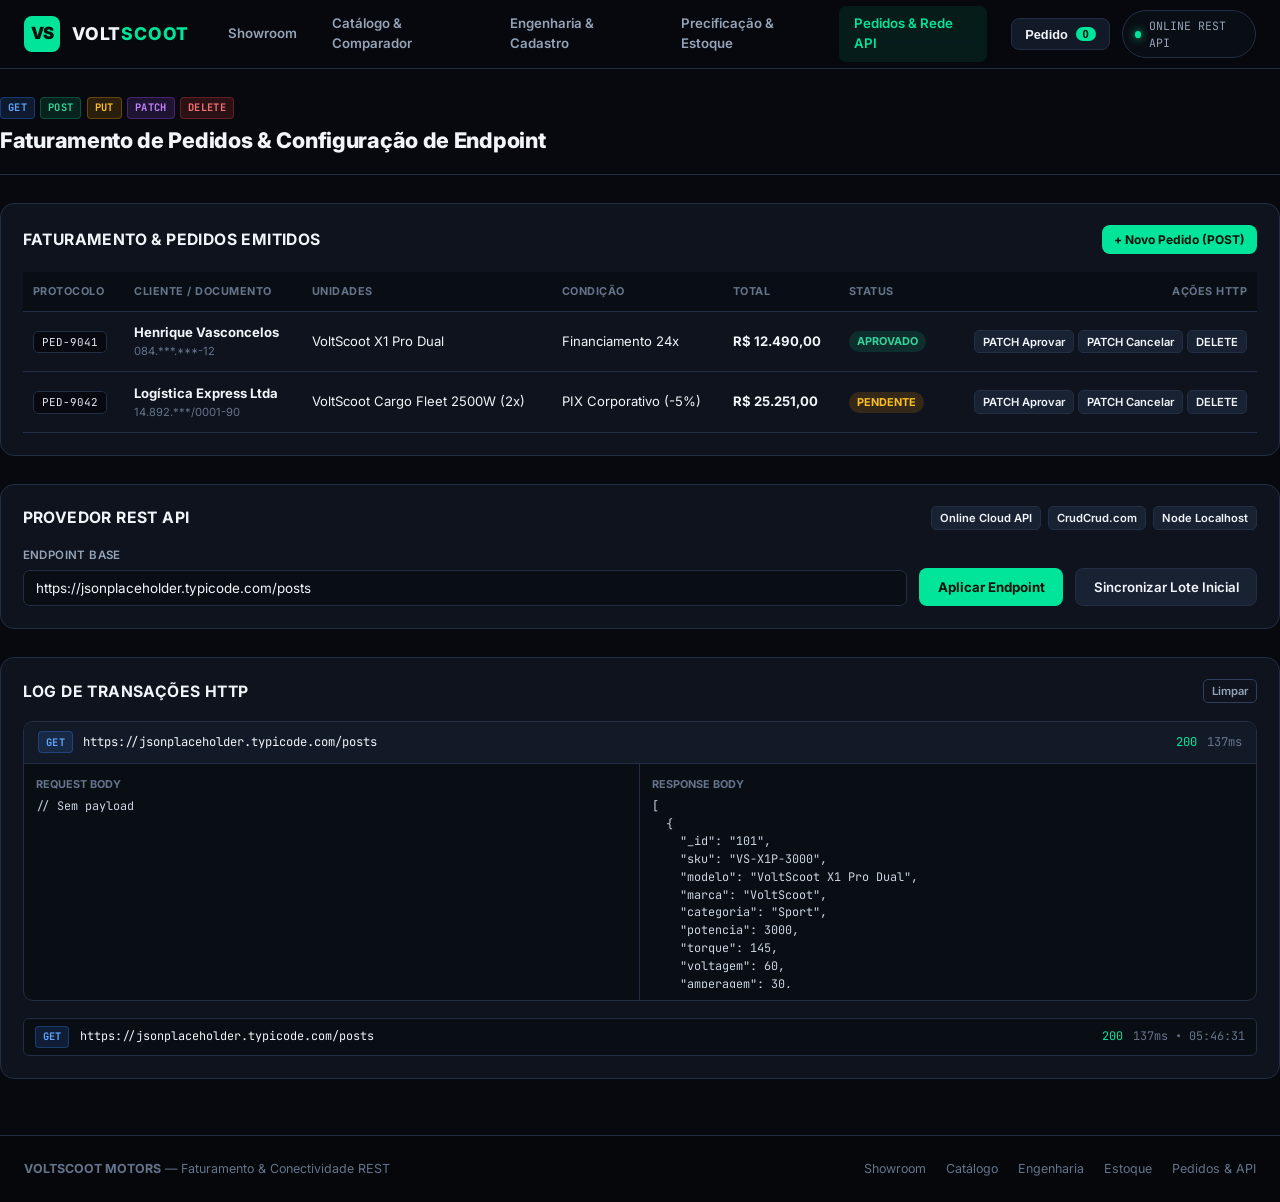
==== commit eb91b293: "comitei" ====
--- a/api-console.html
+++ b/api-console.html
@@ -16,7 +16,6 @@
         <div class="brand-mark">VS</div>
         <div>
           <div class="brand-name">VOLT<span>SCOOT</span></div>
-          <span class="brand-tag">Electric Mobility Systems</span>
         </div>
       </a>
 
